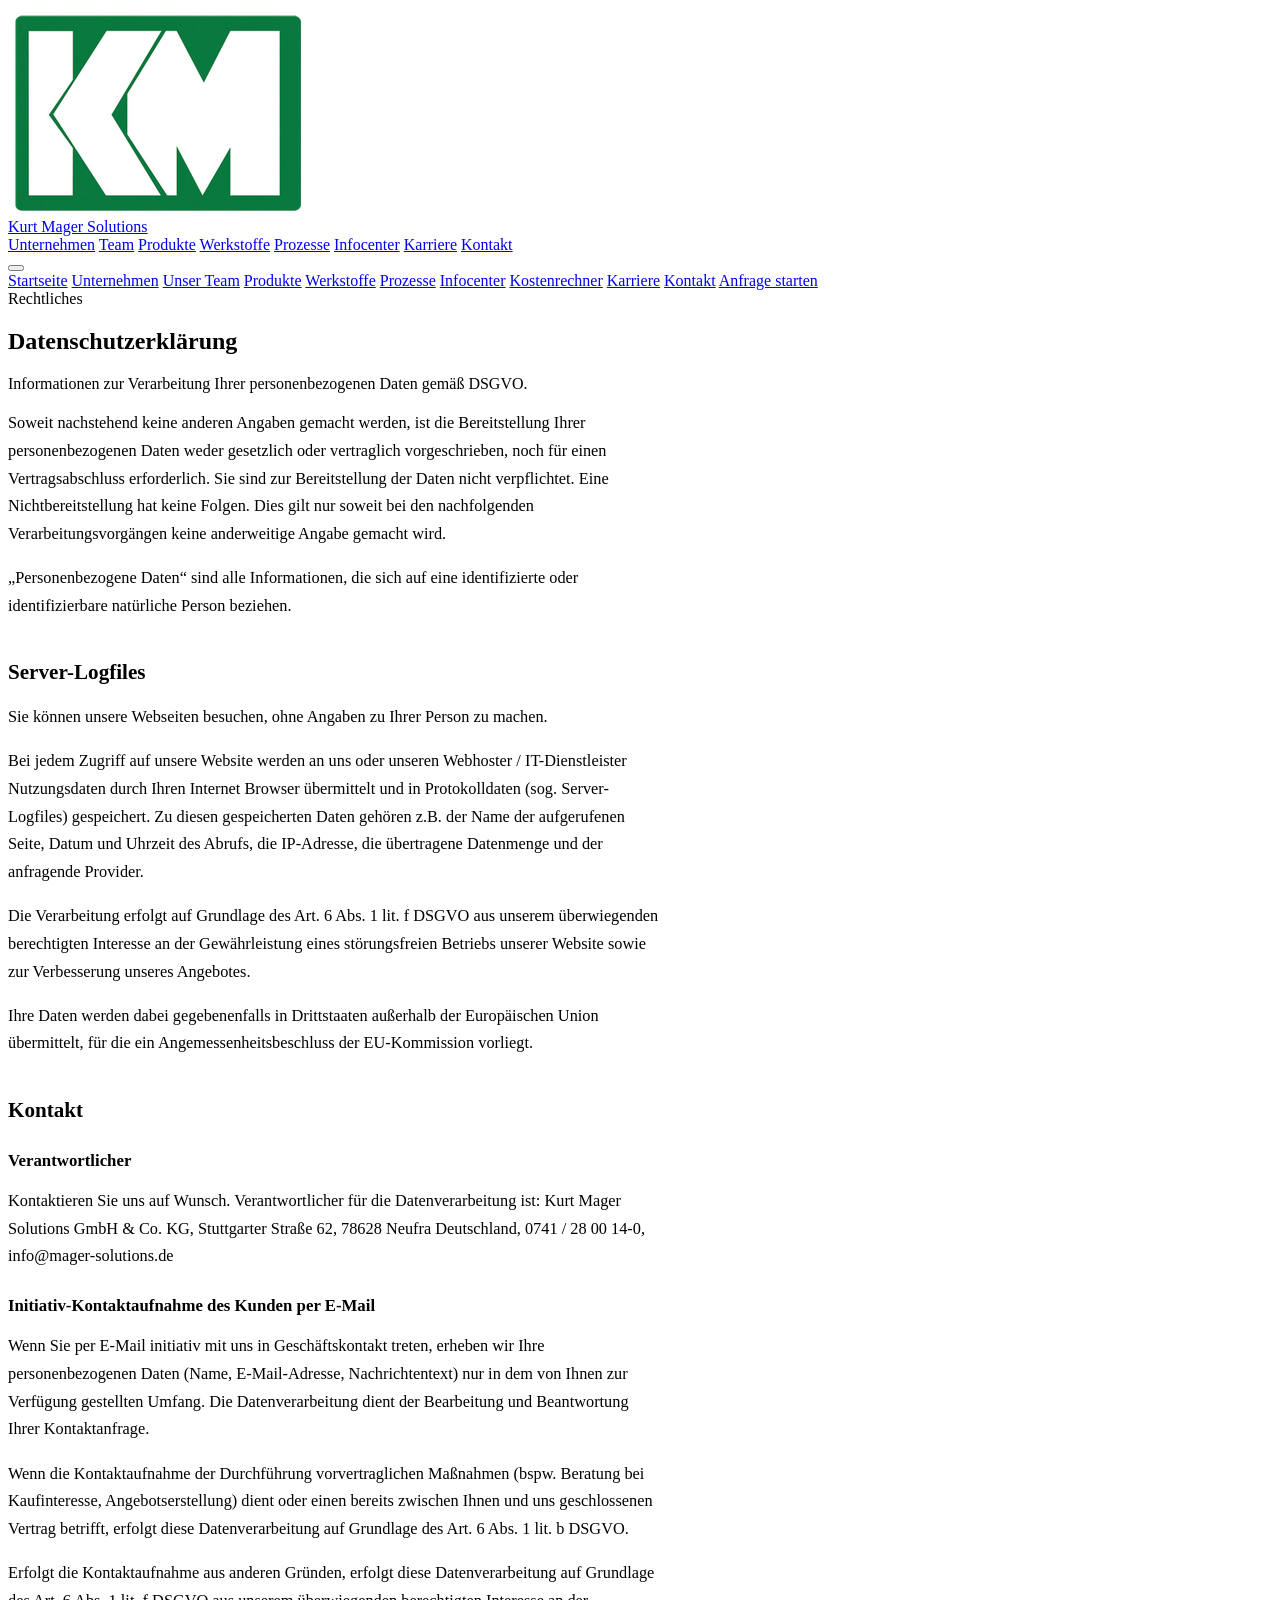
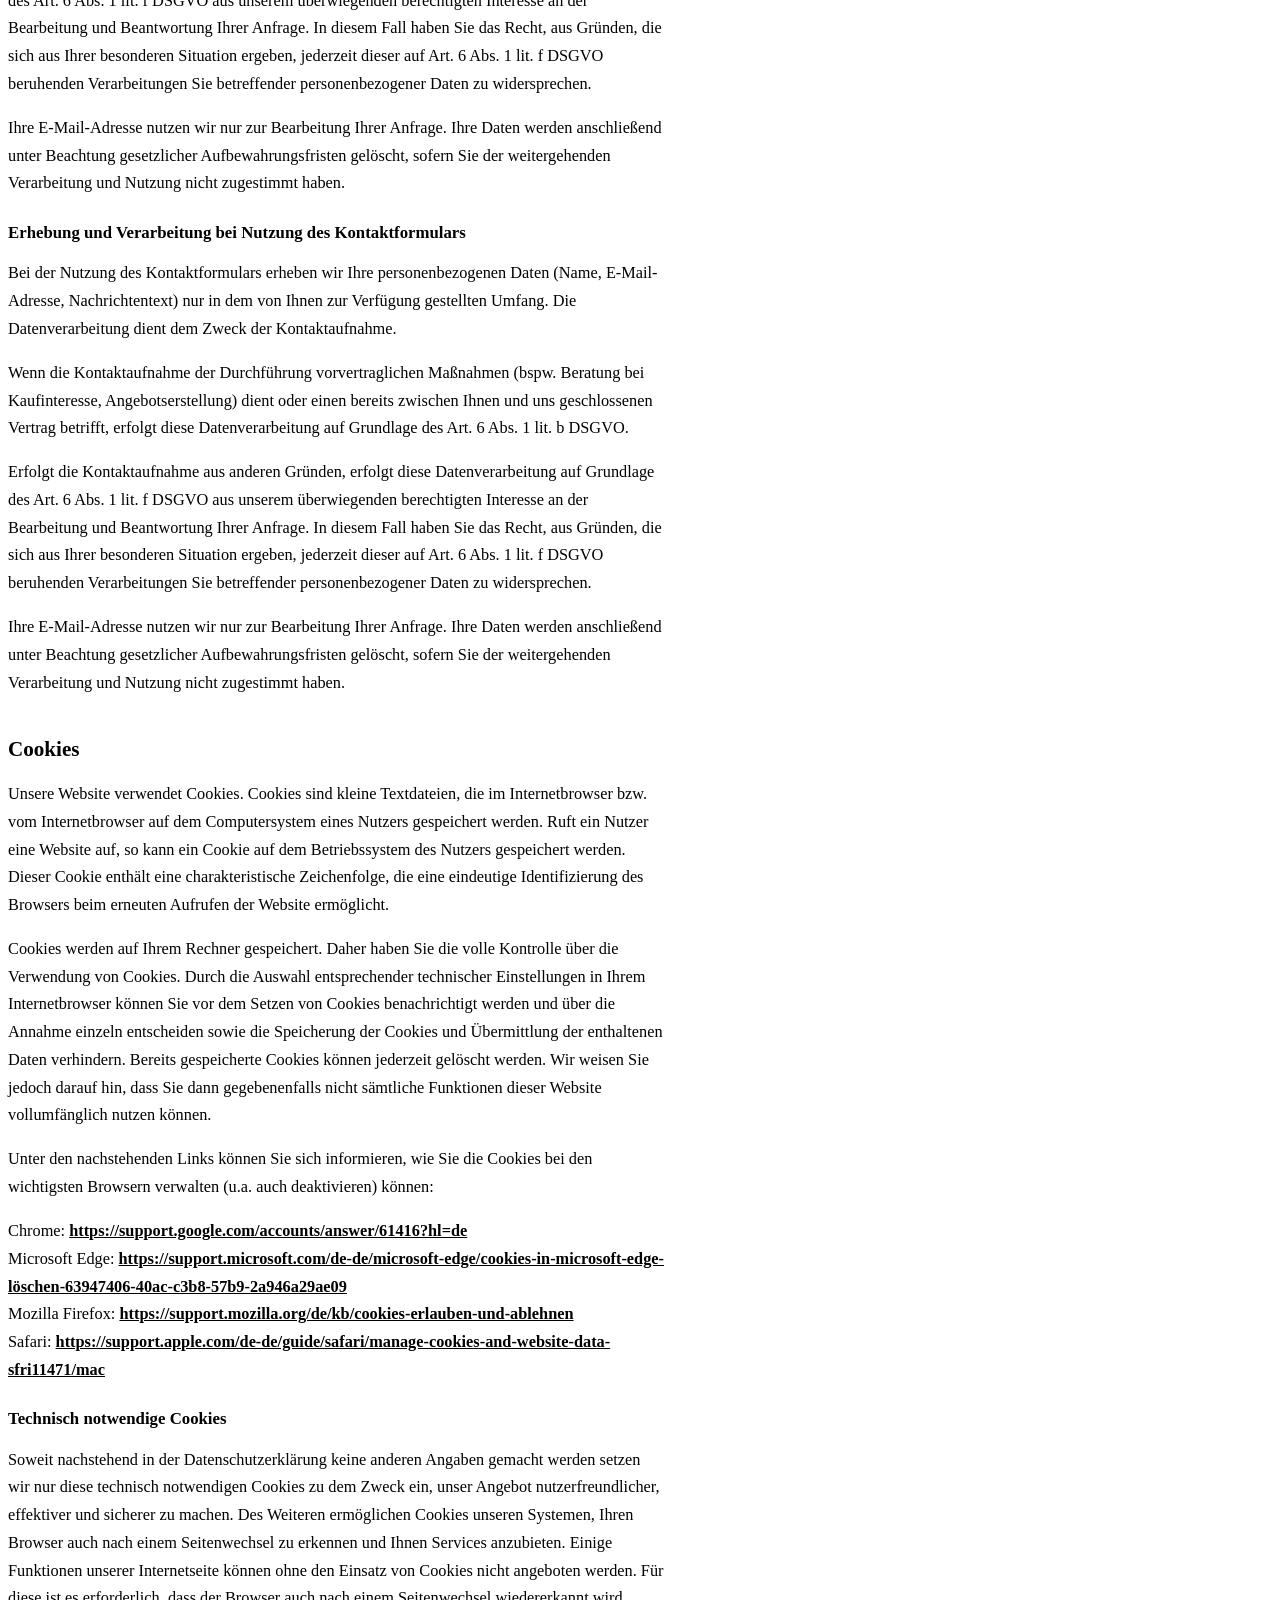
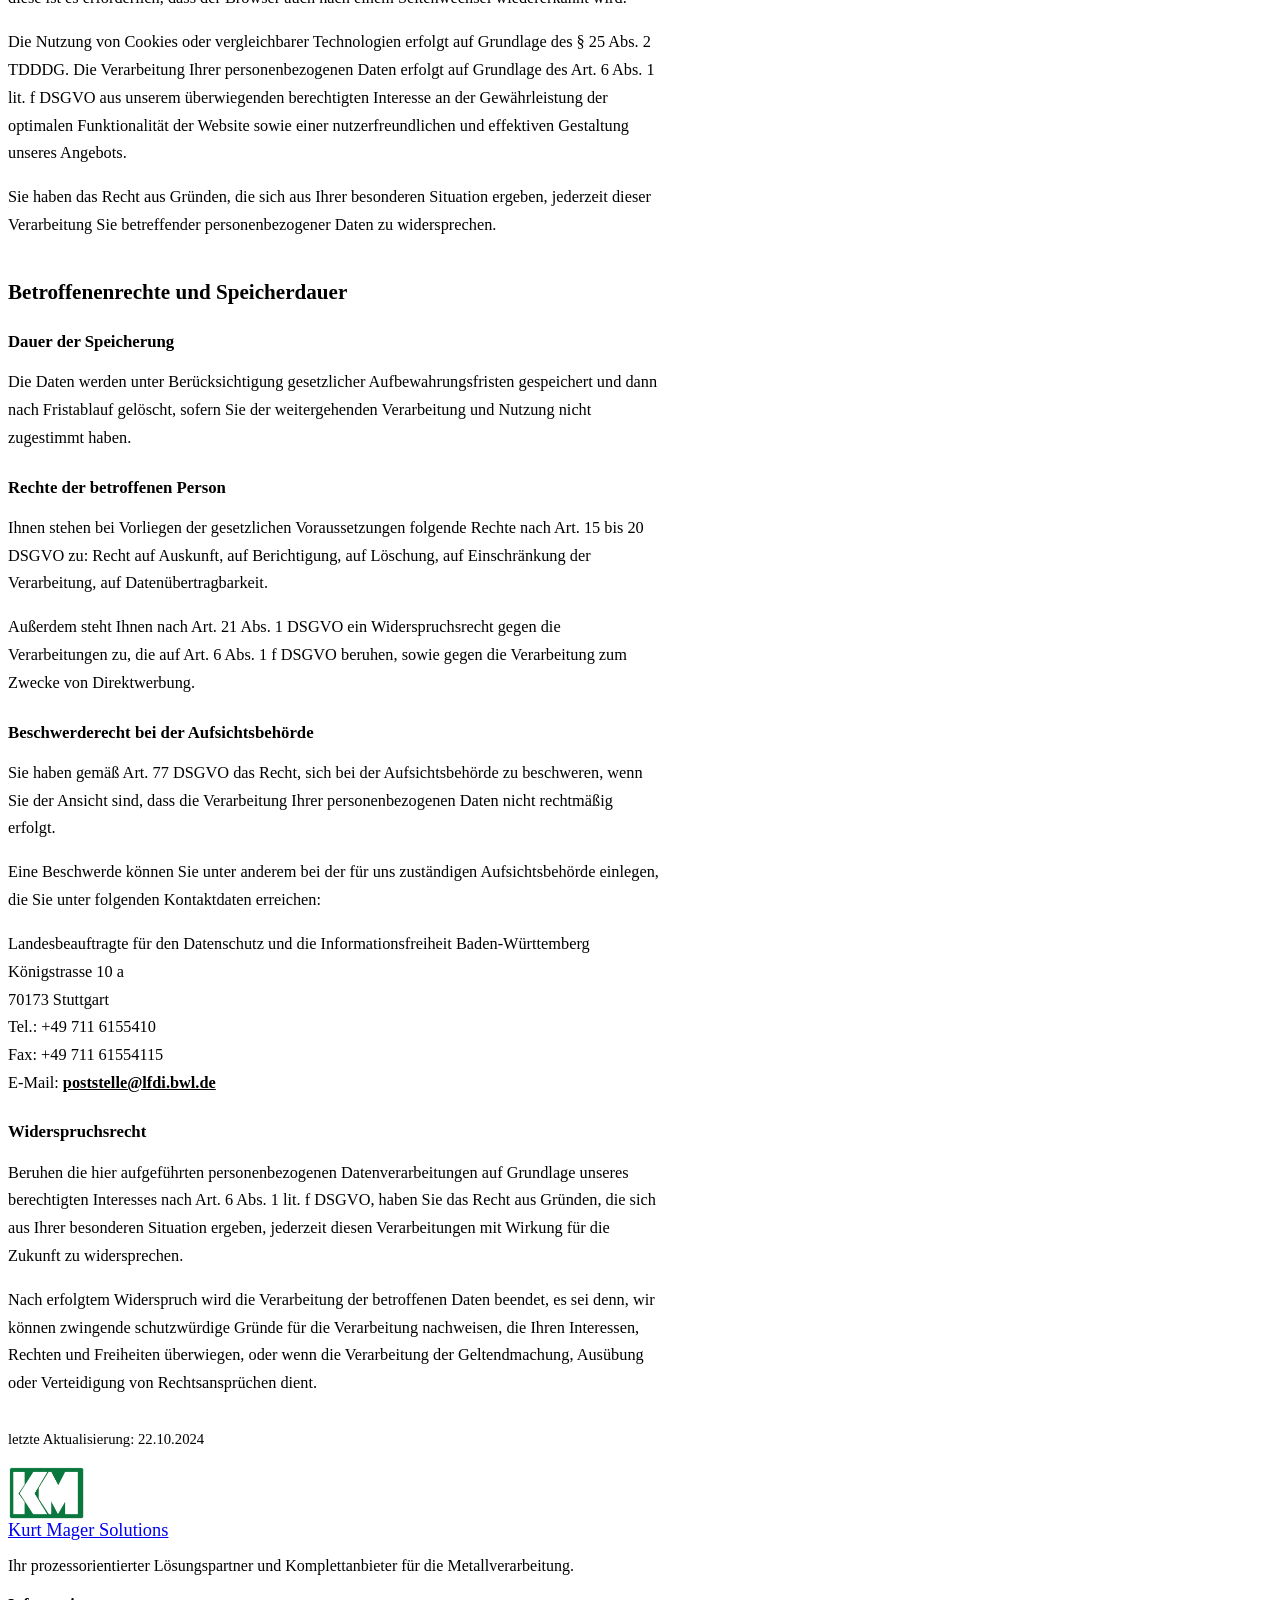
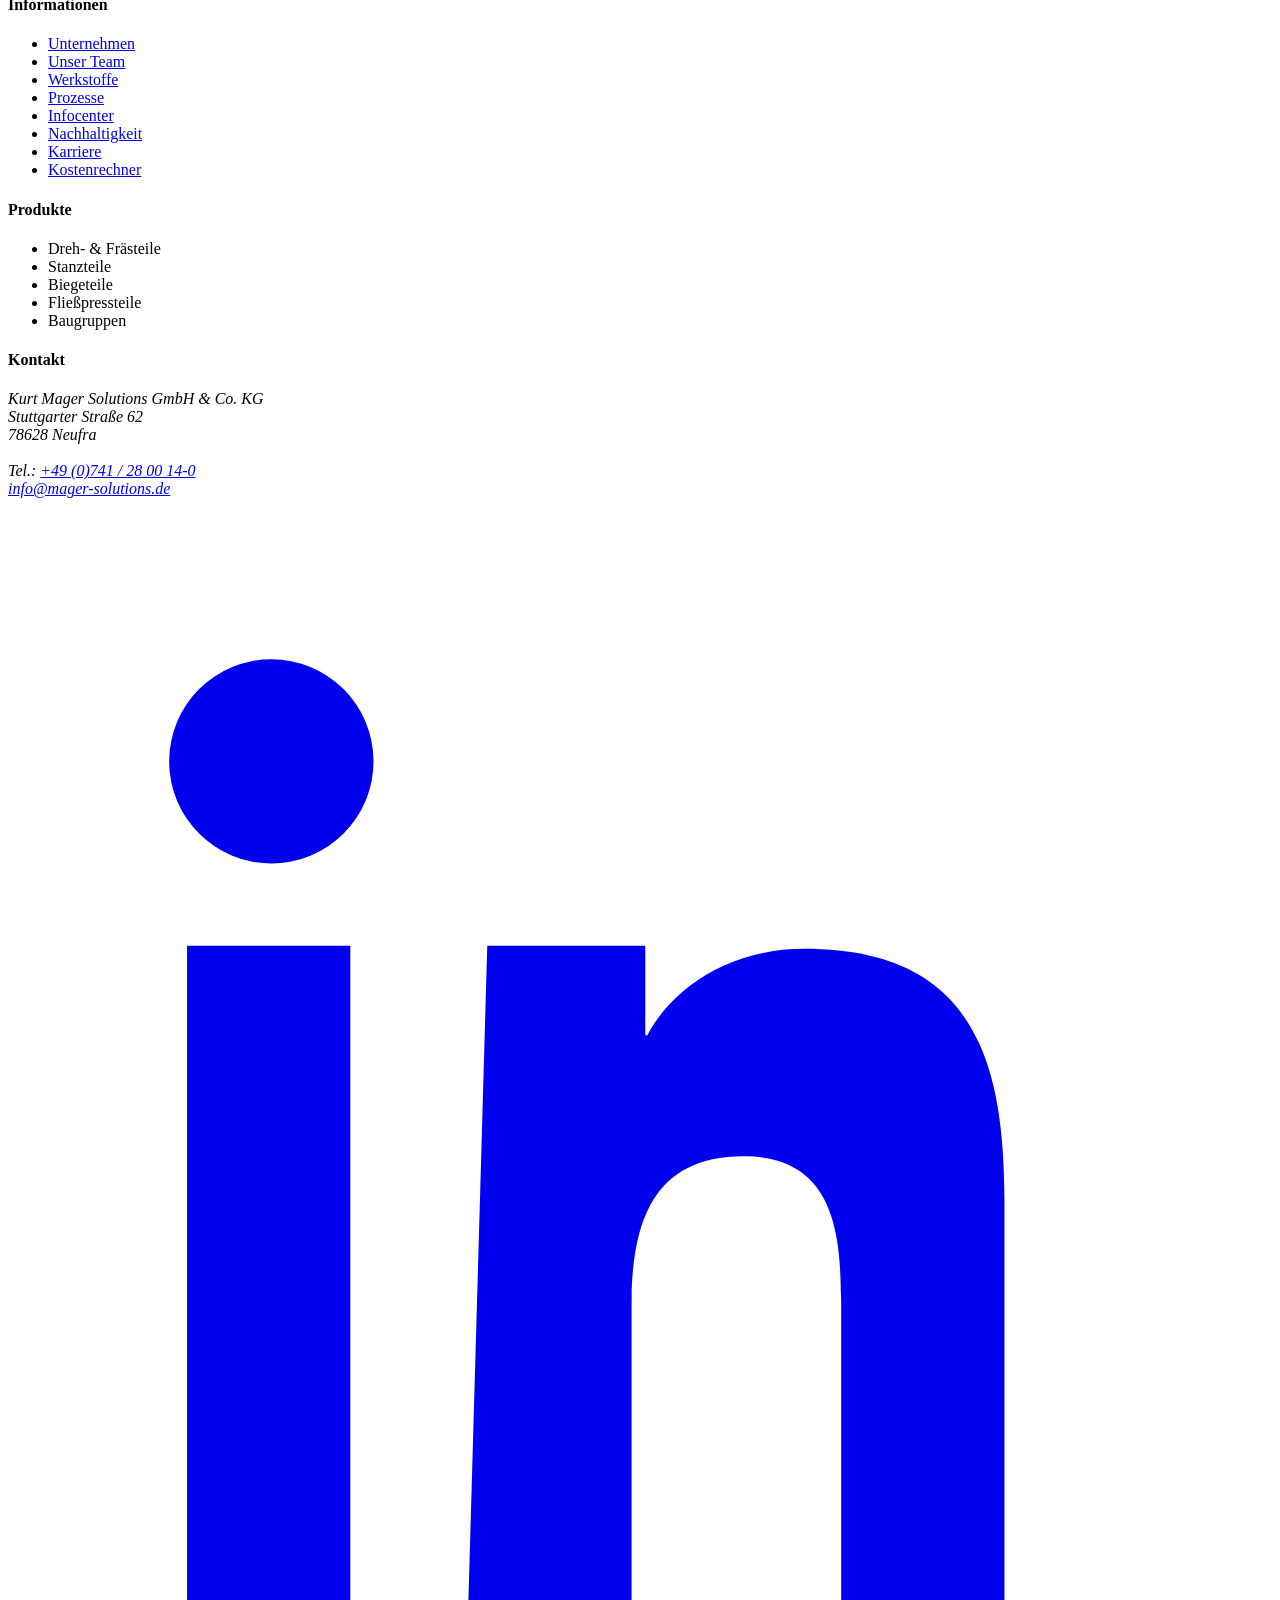
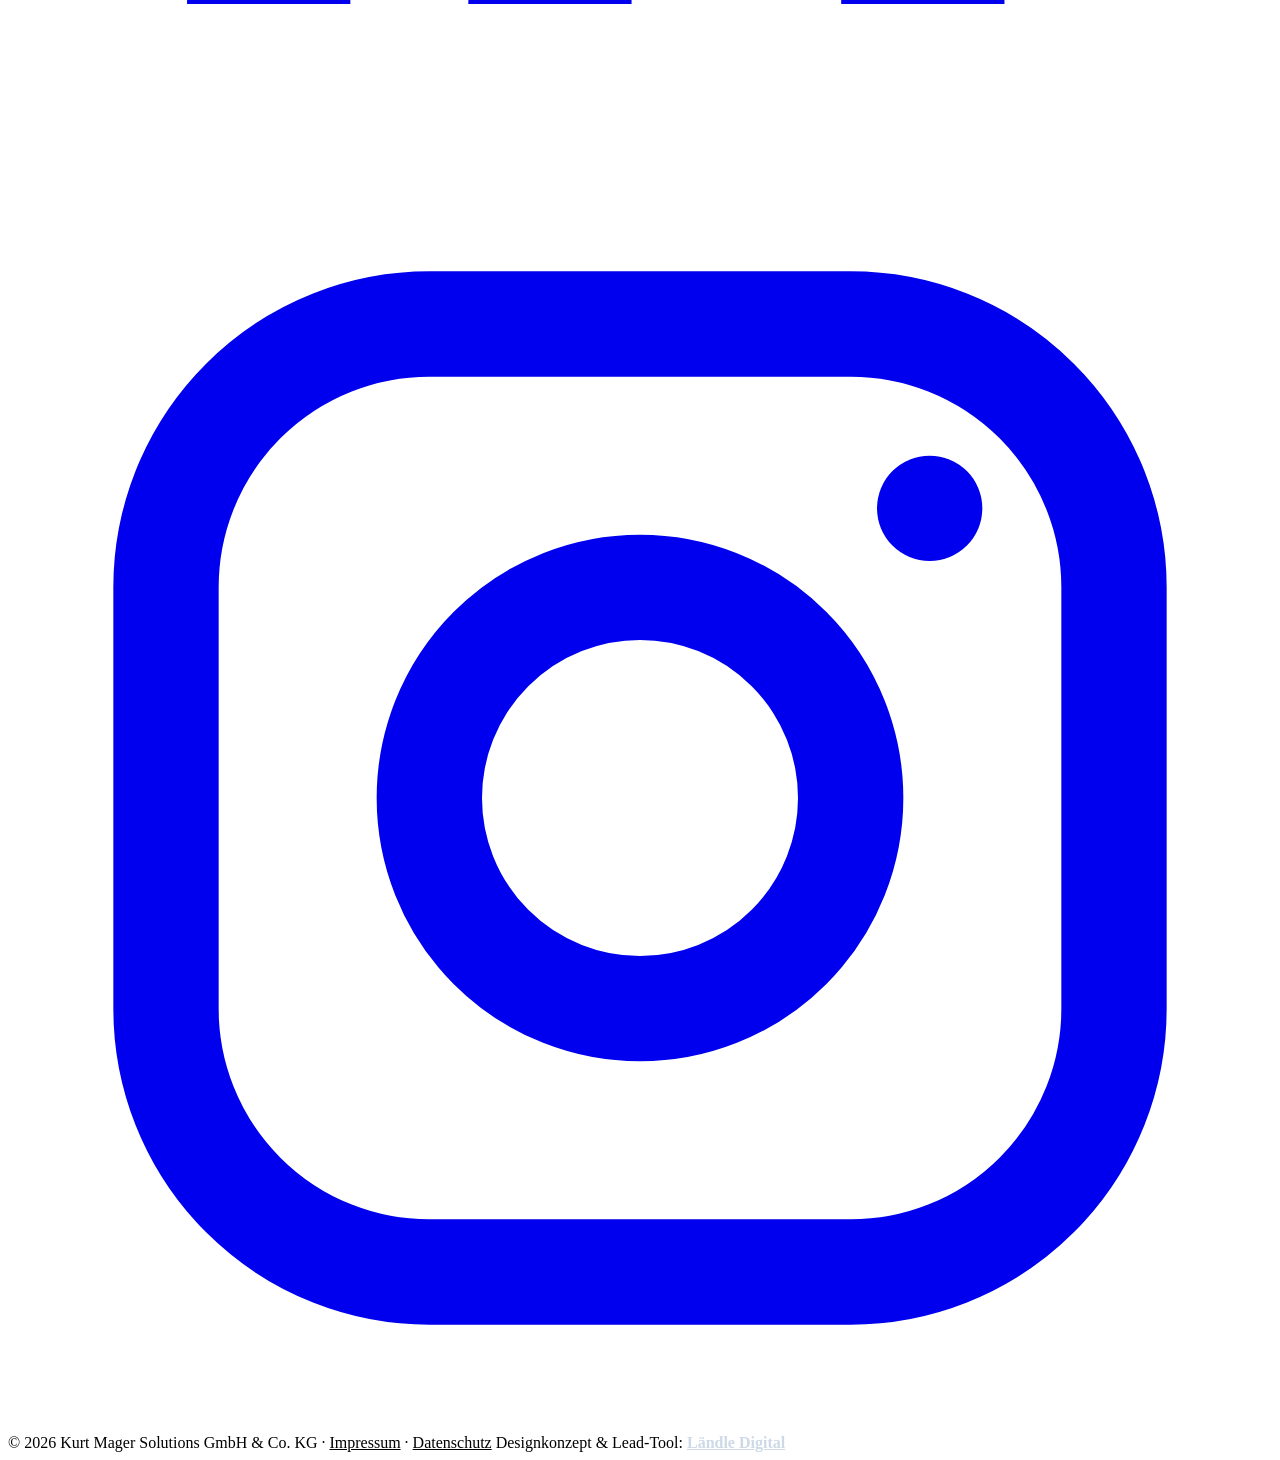
==== datenschutz.html @ d6c0483b "Add files via upload" ====
<!DOCTYPE html>
<html lang="de">
<head>
<meta charset="UTF-8" />
<meta name="viewport" content="width=device-width, initial-scale=1.0" />
<title>Datenschutzerklärung · Kurt Mager Solutions GmbH &amp; Co. KG</title>
<meta name="description" content="Datenschutzerklärung der Kurt Mager Solutions GmbH & Co. KG – Informationen zur Verarbeitung personenbezogener Daten gemäß DSGVO." />
<link rel="icon" href="data:image/svg+xml,%3Csvg xmlns='http://www.w3.org/2000/svg' viewBox='0 0 100 100'%3E%3Crect width='100' height='100' rx='18' fill='%231a8245'/%3E%3Ctext x='50' y='68' font-family='Arial,sans-serif' font-size='52' font-weight='800' fill='white' text-anchor='middle'%3EKM%3C/text%3E%3C/svg%3E" />
<link rel="preconnect" href="https://fonts.googleapis.com" />
<link rel="preconnect" href="https://fonts.gstatic.com" crossorigin />
<link href="https://fonts.googleapis.com/css2?family=Inter:wght@400;500;600;700;800&display=swap" rel="stylesheet" />
<link rel="stylesheet" href="css/style.css?v=18" />
<link rel="stylesheet" href="css/content.css?v=7" />
<style>
  .legal{max-width:82ch}
  .legal h2{font-family:var(--disp);font-weight:700;font-size:1.32rem;color:var(--ink);line-height:1.3;margin:40px 0 12px}
  .legal h2:first-child{margin-top:0}
  .legal h3{font-family:var(--disp);font-weight:700;font-size:1.05rem;color:var(--ink);margin:26px 0 6px}
  .legal p{color:var(--slate);line-height:1.7;margin-bottom:14px;font-size:1.02rem}
  .legal p strong{color:var(--ink)}
  .legal a{color:var(--green-700);font-weight:600;word-break:break-word}
  .legal .updated{margin-top:30px;font-size:.92rem;color:var(--muted)}
</style>
</head>
<body>

<header class="topbar" id="topbar">
  <div class="shell topbar__inner">
    <a href="index.html" class="brand" aria-label="Kurt Mager Solutions – Startseite">
      <img class="brand__img" src="km-mark-transparent.png" alt="Kurt Mager Solutions" style="width:auto;display:block"><span class="brand__text">Kurt Mager Solutions</span>
    </a>
    <nav class="topbar__nav topbar__nav--corp" aria-label="Hauptnavigation">
      <a href="unternehmen.html">Unternehmen</a>
      <a href="team.html">Team</a>
      <a href="index.html#produkte">Produkte</a>
      <a href="werkstoffe.html">Werkstoffe</a>
      <a href="prozesse.html">Prozesse</a>
      <a href="infocenter.html">Infocenter</a>
      <a href="karriere.html">Karriere</a>
      <a href="index.html#kontakt">Kontakt</a>
    </nav>
    <button class="burger" id="burger" aria-label="Menü öffnen" aria-expanded="false"><span></span><span></span><span></span></button>
  </div>
  <div class="topbar__mobile" id="topbarMobile">
    <a href="index.html">Startseite</a>
    <a href="unternehmen.html">Unternehmen</a>
    <a href="team.html">Unser Team</a>
    <a href="index.html#produkte">Produkte</a>
    <a href="werkstoffe.html">Werkstoffe</a>
    <a href="prozesse.html">Prozesse</a>
    <a href="infocenter.html">Infocenter</a>
    <a href="rechner.html">Kostenrechner</a>
    <a href="karriere.html">Karriere</a>
    <a href="index.html#kontakt">Kontakt</a>
    <a href="index.html#anfrage" class="btn btn--primary btn--block">Anfrage starten</a>
  </div>
</header>

<main id="top">

<section class="subhero">
  <div class="subhero__bg" aria-hidden="true"></div>
  <div class="shell">
    <span class="eyebrow"><span class="dot"></span>Rechtliches</span>
    <h1>Datenschutzerklärung</h1>
    <p>Informationen zur Verarbeitung Ihrer personenbezogenen Daten gemäß DSGVO.</p>
  </div>
</section>

<section class="sec">
  <div class="shell">
    <div class="prose legal">
      <p>Soweit nachstehend keine anderen Angaben gemacht werden, ist die Bereitstellung Ihrer personenbezogenen Daten weder gesetzlich oder vertraglich vorgeschrieben, noch für einen Vertragsabschluss erforderlich. Sie sind zur Bereitstellung der Daten nicht verpflichtet. Eine Nichtbereitstellung hat keine Folgen. Dies gilt nur soweit bei den nachfolgenden Verarbeitungsvorgängen keine anderweitige Angabe gemacht wird.</p>
      <p>„Personenbezogene Daten“ sind alle Informationen, die sich auf eine identifizierte oder identifizierbare natürliche Person beziehen.</p>

      <h2>Server-Logfiles</h2>
      <p>Sie können unsere Webseiten besuchen, ohne Angaben zu Ihrer Person zu machen.</p>
      <p>Bei jedem Zugriff auf unsere Website werden an uns oder unseren Webhoster / IT-Dienstleister Nutzungsdaten durch Ihren Internet Browser übermittelt und in Protokolldaten (sog. Server-Logfiles) gespeichert. Zu diesen gespeicherten Daten gehören z.B. der Name der aufgerufenen Seite, Datum und Uhrzeit des Abrufs, die IP-Adresse, die übertragene Datenmenge und der anfragende Provider.</p>
      <p>Die Verarbeitung erfolgt auf Grundlage des Art. 6 Abs. 1 lit. f DSGVO aus unserem überwiegenden berechtigten Interesse an der Gewährleistung eines störungsfreien Betriebs unserer Website sowie zur Verbesserung unseres Angebotes.</p>
      <p>Ihre Daten werden dabei gegebenenfalls in Drittstaaten außerhalb der Europäischen Union übermittelt, für die ein Angemessenheitsbeschluss der EU-Kommission vorliegt.</p>

      <h2>Kontakt</h2>
      <h3>Verantwortlicher</h3>
      <p>Kontaktieren Sie uns auf Wunsch. Verantwortlicher für die Datenverarbeitung ist: Kurt Mager Solutions GmbH &amp; Co. KG, Stuttgarter Straße 62, 78628 Neufra Deutschland, 0741 / 28 00 14-0, info@mager-solutions.de</p>

      <h3>Initiativ-Kontaktaufnahme des Kunden per E-Mail</h3>
      <p>Wenn Sie per E-Mail initiativ mit uns in Geschäftskontakt treten, erheben wir Ihre personenbezogenen Daten (Name, E-Mail-Adresse, Nachrichtentext) nur in dem von Ihnen zur Verfügung gestellten Umfang. Die Datenverarbeitung dient der Bearbeitung und Beantwortung Ihrer Kontaktanfrage.</p>
      <p>Wenn die Kontaktaufnahme der Durchführung vorvertraglichen Maßnahmen (bspw. Beratung bei Kaufinteresse, Angebotserstellung) dient oder einen bereits zwischen Ihnen und uns geschlossenen Vertrag betrifft, erfolgt diese Datenverarbeitung auf Grundlage des Art. 6 Abs. 1 lit. b DSGVO.</p>
      <p>Erfolgt die Kontaktaufnahme aus anderen Gründen, erfolgt diese Datenverarbeitung auf Grundlage des Art. 6 Abs. 1 lit. f DSGVO aus unserem überwiegenden berechtigten Interesse an der Bearbeitung und Beantwortung Ihrer Anfrage. In diesem Fall haben Sie das Recht, aus Gründen, die sich aus Ihrer besonderen Situation ergeben, jederzeit dieser auf Art. 6 Abs. 1 lit. f DSGVO beruhenden Verarbeitungen Sie betreffender personenbezogener Daten zu widersprechen.</p>
      <p>Ihre E-Mail-Adresse nutzen wir nur zur Bearbeitung Ihrer Anfrage. Ihre Daten werden anschließend unter Beachtung gesetzlicher Aufbewahrungsfristen gelöscht, sofern Sie der weitergehenden Verarbeitung und Nutzung nicht zugestimmt haben.</p>

      <h3>Erhebung und Verarbeitung bei Nutzung des Kontaktformulars</h3>
      <p>Bei der Nutzung des Kontaktformulars erheben wir Ihre personenbezogenen Daten (Name, E-Mail-Adresse, Nachrichtentext) nur in dem von Ihnen zur Verfügung gestellten Umfang. Die Datenverarbeitung dient dem Zweck der Kontaktaufnahme.</p>
      <p>Wenn die Kontaktaufnahme der Durchführung vorvertraglichen Maßnahmen (bspw. Beratung bei Kaufinteresse, Angebotserstellung) dient oder einen bereits zwischen Ihnen und uns geschlossenen Vertrag betrifft, erfolgt diese Datenverarbeitung auf Grundlage des Art. 6 Abs. 1 lit. b DSGVO.</p>
      <p>Erfolgt die Kontaktaufnahme aus anderen Gründen, erfolgt diese Datenverarbeitung auf Grundlage des Art. 6 Abs. 1 lit. f DSGVO aus unserem überwiegenden berechtigten Interesse an der Bearbeitung und Beantwortung Ihrer Anfrage. In diesem Fall haben Sie das Recht, aus Gründen, die sich aus Ihrer besonderen Situation ergeben, jederzeit dieser auf Art. 6 Abs. 1 lit. f DSGVO beruhenden Verarbeitungen Sie betreffender personenbezogener Daten zu widersprechen.</p>
      <p>Ihre E-Mail-Adresse nutzen wir nur zur Bearbeitung Ihrer Anfrage. Ihre Daten werden anschließend unter Beachtung gesetzlicher Aufbewahrungsfristen gelöscht, sofern Sie der weitergehenden Verarbeitung und Nutzung nicht zugestimmt haben.</p>

      <h2>Cookies</h2>
      <p>Unsere Website verwendet Cookies. Cookies sind kleine Textdateien, die im Internetbrowser bzw. vom Internetbrowser auf dem Computersystem eines Nutzers gespeichert werden. Ruft ein Nutzer eine Website auf, so kann ein Cookie auf dem Betriebssystem des Nutzers gespeichert werden. Dieser Cookie enthält eine charakteristische Zeichenfolge, die eine eindeutige Identifizierung des Browsers beim erneuten Aufrufen der Website ermöglicht.</p>
      <p>Cookies werden auf Ihrem Rechner gespeichert. Daher haben Sie die volle Kontrolle über die Verwendung von Cookies. Durch die Auswahl entsprechender technischer Einstellungen in Ihrem Internetbrowser können Sie vor dem Setzen von Cookies benachrichtigt werden und über die Annahme einzeln entscheiden sowie die Speicherung der Cookies und Übermittlung der enthaltenen Daten verhindern. Bereits gespeicherte Cookies können jederzeit gelöscht werden. Wir weisen Sie jedoch darauf hin, dass Sie dann gegebenenfalls nicht sämtliche Funktionen dieser Website vollumfänglich nutzen können.</p>
      <p>Unter den nachstehenden Links können Sie sich informieren, wie Sie die Cookies bei den wichtigsten Browsern verwalten (u.a. auch deaktivieren) können:</p>
      <p>Chrome: <a href="https://support.google.com/accounts/answer/61416?hl=de" target="_blank" rel="noopener">https://support.google.com/accounts/answer/61416?hl=de</a><br />
      Microsoft Edge: <a href="https://support.microsoft.com/de-de/microsoft-edge/cookies-in-microsoft-edge-l%C3%B6schen-63947406-40ac-c3b8-57b9-2a946a29ae09" target="_blank" rel="noopener">https://support.microsoft.com/de-de/microsoft-edge/cookies-in-microsoft-edge-löschen-63947406-40ac-c3b8-57b9-2a946a29ae09</a><br />
      Mozilla Firefox: <a href="https://support.mozilla.org/de/kb/cookies-erlauben-und-ablehnen" target="_blank" rel="noopener">https://support.mozilla.org/de/kb/cookies-erlauben-und-ablehnen</a><br />
      Safari: <a href="https://support.apple.com/de-de/guide/safari/manage-cookies-and-website-data-sfri11471/mac" target="_blank" rel="noopener">https://support.apple.com/de-de/guide/safari/manage-cookies-and-website-data-sfri11471/mac</a></p>

      <h3>Technisch notwendige Cookies</h3>
      <p>Soweit nachstehend in der Datenschutzerklärung keine anderen Angaben gemacht werden setzen wir nur diese technisch notwendigen Cookies zu dem Zweck ein, unser Angebot nutzerfreundlicher, effektiver und sicherer zu machen. Des Weiteren ermöglichen Cookies unseren Systemen, Ihren Browser auch nach einem Seitenwechsel zu erkennen und Ihnen Services anzubieten. Einige Funktionen unserer Internetseite können ohne den Einsatz von Cookies nicht angeboten werden. Für diese ist es erforderlich, dass der Browser auch nach einem Seitenwechsel wiedererkannt wird.</p>
      <p>Die Nutzung von Cookies oder vergleichbarer Technologien erfolgt auf Grundlage des § 25 Abs. 2 TDDDG. Die Verarbeitung Ihrer personenbezogenen Daten erfolgt auf Grundlage des Art. 6 Abs. 1 lit. f DSGVO aus unserem überwiegenden berechtigten Interesse an der Gewährleistung der optimalen Funktionalität der Website sowie einer nutzerfreundlichen und effektiven Gestaltung unseres Angebots.</p>
      <p>Sie haben das Recht aus Gründen, die sich aus Ihrer besonderen Situation ergeben, jederzeit dieser Verarbeitung Sie betreffender personenbezogener Daten zu widersprechen.</p>

      <h2>Betroffenenrechte und Speicherdauer</h2>
      <h3>Dauer der Speicherung</h3>
      <p>Die Daten werden unter Berücksichtigung gesetzlicher Aufbewahrungsfristen gespeichert und dann nach Fristablauf gelöscht, sofern Sie der weitergehenden Verarbeitung und Nutzung nicht zugestimmt haben.</p>

      <h3>Rechte der betroffenen Person</h3>
      <p>Ihnen stehen bei Vorliegen der gesetzlichen Voraussetzungen folgende Rechte nach Art. 15 bis 20 DSGVO zu: Recht auf Auskunft, auf Berichtigung, auf Löschung, auf Einschränkung der Verarbeitung, auf Datenübertragbarkeit.</p>
      <p>Außerdem steht Ihnen nach Art. 21 Abs. 1 DSGVO ein Widerspruchsrecht gegen die Verarbeitungen zu, die auf Art. 6 Abs. 1 f DSGVO beruhen, sowie gegen die Verarbeitung zum Zwecke von Direktwerbung.</p>

      <h3>Beschwerderecht bei der Aufsichtsbehörde</h3>
      <p>Sie haben gemäß Art. 77 DSGVO das Recht, sich bei der Aufsichtsbehörde zu beschweren, wenn Sie der Ansicht sind, dass die Verarbeitung Ihrer personenbezogenen Daten nicht rechtmäßig erfolgt.</p>
      <p>Eine Beschwerde können Sie unter anderem bei der für uns zuständigen Aufsichtsbehörde einlegen, die Sie unter folgenden Kontaktdaten erreichen:</p>
      <p>Landesbeauftragte für den Datenschutz und die Informationsfreiheit Baden-Württemberg<br />
      Königstrasse 10 a<br />
      70173 Stuttgart<br />
      Tel.: +49 711 6155410<br />
      Fax: +49 711 61554115<br />
      E-Mail: <a href="mailto:poststelle@lfdi.bwl.de">poststelle@lfdi.bwl.de</a></p>

      <h3>Widerspruchsrecht</h3>
      <p>Beruhen die hier aufgeführten personenbezogenen Datenverarbeitungen auf Grundlage unseres berechtigten Interesses nach Art. 6 Abs. 1 lit. f DSGVO, haben Sie das Recht aus Gründen, die sich aus Ihrer besonderen Situation ergeben, jederzeit diesen Verarbeitungen mit Wirkung für die Zukunft zu widersprechen.</p>
      <p>Nach erfolgtem Widerspruch wird die Verarbeitung der betroffenen Daten beendet, es sei denn, wir können zwingende schutzwürdige Gründe für die Verarbeitung nachweisen, die Ihren Interessen, Rechten und Freiheiten überwiegen, oder wenn die Verarbeitung der Geltendmachung, Ausübung oder Verteidigung von Rechtsansprüchen dient.</p>

      <p class="updated">letzte Aktualisierung: 22.10.2024</p>
    </div>
  </div>
</section>

</main>

<footer class="footer">
  <div class="shell footer__inner footer__inner--4">
    <div class="footer__col footer__brand">
      <a href="index.html" class="brand brand--footer" aria-label="Kurt Mager Solutions – Startseite">
        <img class="brand__img" src="km-mark-transparent.png" alt="Kurt Mager Solutions" style="height:54px;width:auto;display:block"><span class="brand__text" style="font-size:1.15rem">Kurt Mager Solutions</span>
      </a>
      <p>Ihr prozessorientierter Lösungspartner und Komplettanbieter für die Metallverarbeitung.</p>
    </div>
    <div class="footer__col">
      <h4>Informationen</h4>
      <ul>
        <li><a href="unternehmen.html">Unternehmen</a></li>
        <li><a href="team.html">Unser Team</a></li>
        <li><a href="werkstoffe.html">Werkstoffe</a></li>
        <li><a href="prozesse.html">Prozesse</a></li>
        <li><a href="infocenter.html">Infocenter</a></li>
        <li><a href="nachhaltigkeit.html">Nachhaltigkeit</a></li>
        <li><a href="karriere.html">Karriere</a></li>
        <li><a href="rechner.html">Kostenrechner</a></li>
      </ul>
    </div>
    <div class="footer__col">
      <h4>Produkte</h4>
      <ul>
        <li>Dreh- &amp; Frästeile</li><li>Stanzteile</li><li>Biegeteile</li><li>Fließpressteile</li><li>Baugruppen</li>
      </ul>
    </div>
    <div class="footer__col">
      <h4>Kontakt</h4>
      <address>
        Kurt Mager Solutions GmbH &amp; Co. KG<br />
        Stuttgarter Straße 62<br />
        78628 Neufra<br /><br />
        Tel.: <a href="tel:+49741280014">+49 (0)741 / 28 00 14-0</a><br />
        <a href="mailto:info@mager-solutions.de">info@mager-solutions.de</a>
      </address>
      <div class="socials">
        <a href="https://www.linkedin.com/company/kurt-mager-solutions-gmbh-co-kg/" target="_blank" rel="noopener" class="social" aria-label="LinkedIn"><svg viewBox="0 0 24 24" fill="currentColor" aria-hidden="true"><path d="M6.94 5a1.94 1.94 0 1 1-3.88 0 1.94 1.94 0 0 1 3.88 0zM3.4 8.5h3.1V21H3.4zM9.1 8.5h3v1.7h.04c.42-.8 1.45-1.64 2.98-1.64 3.2 0 3.8 2.1 3.8 4.8V21h-3.1v-5.5c0-1.3 0-3-1.85-3s-2.13 1.44-2.13 2.9V21h-3.1z"/></svg></a>
        <a href="https://www.instagram.com/kurtmagersolutions/" target="_blank" rel="noopener" class="social" aria-label="Instagram"><svg viewBox="0 0 24 24" fill="none" stroke="currentColor" stroke-width="2" aria-hidden="true"><rect x="3" y="3" width="18" height="18" rx="5"/><circle cx="12" cy="12" r="4"/><circle cx="17.5" cy="6.5" r="1" fill="currentColor" stroke="none"/></svg></a>
      </div>
    </div>
  </div>
  <div class="footer__bar">
    <div class="shell footer__bar-inner">
      <span>© <span id="year"></span> Kurt Mager Solutions GmbH &amp; Co. KG · <a href="impressum.html" style="color:inherit;text-decoration:underline">Impressum</a> · <a href="datenschutz.html" style="color:inherit;text-decoration:underline">Datenschutz</a></span>
      <span class="footer__credit">Designkonzept &amp; Lead-Tool: <a href="https://www.laendle-digital.com" target="_blank" rel="noopener" style="color:#cdd9e7"><strong>Ländle Digital</strong></a></span>
    </div>
  </div>
</footer>

<script src="js/enhance.js?v=1" defer></script>
<script>
  document.getElementById("year").textContent = new Date().getFullYear();
  (function(){
    var b = document.getElementById("burger"), m = document.getElementById("topbarMobile");
    if(b&&m) b.addEventListener("click", function(){ var o=m.classList.toggle("open"); b.setAttribute("aria-expanded", o); });
  })();
</script>
</body>
</html>
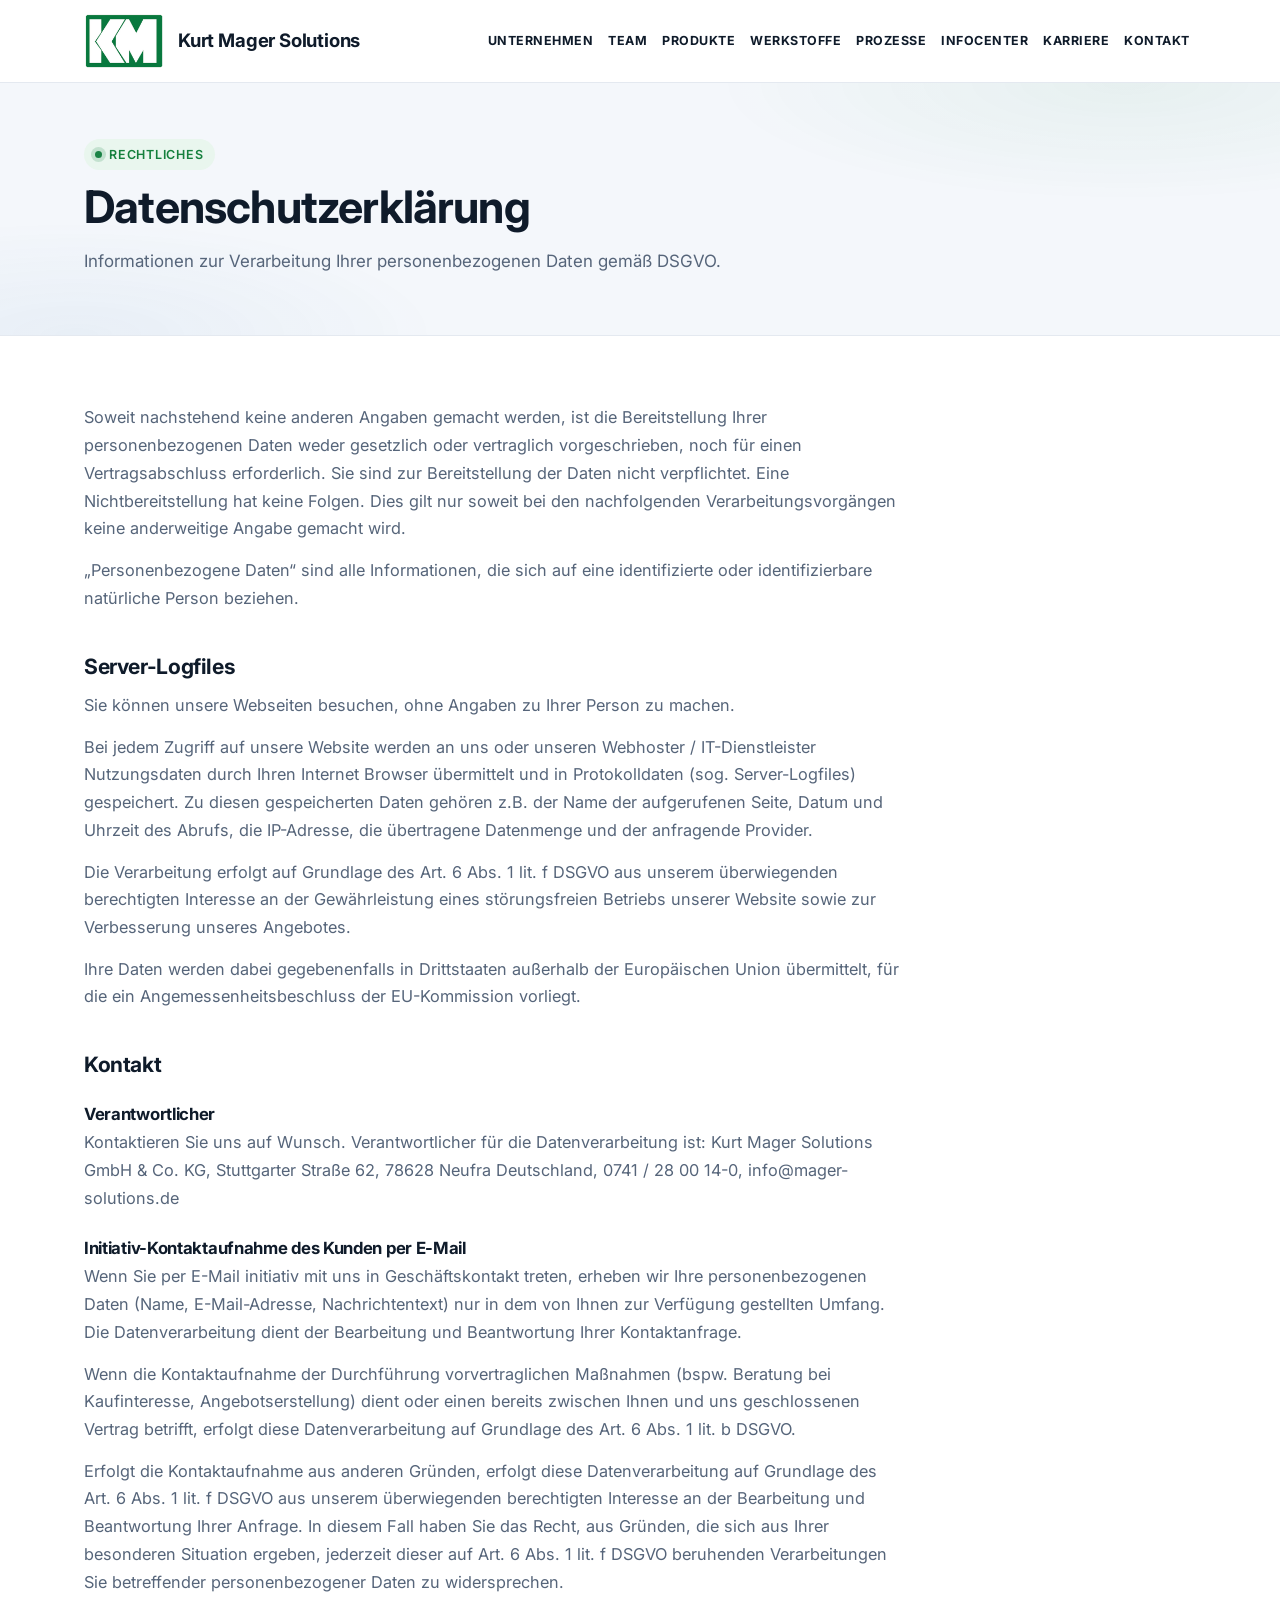
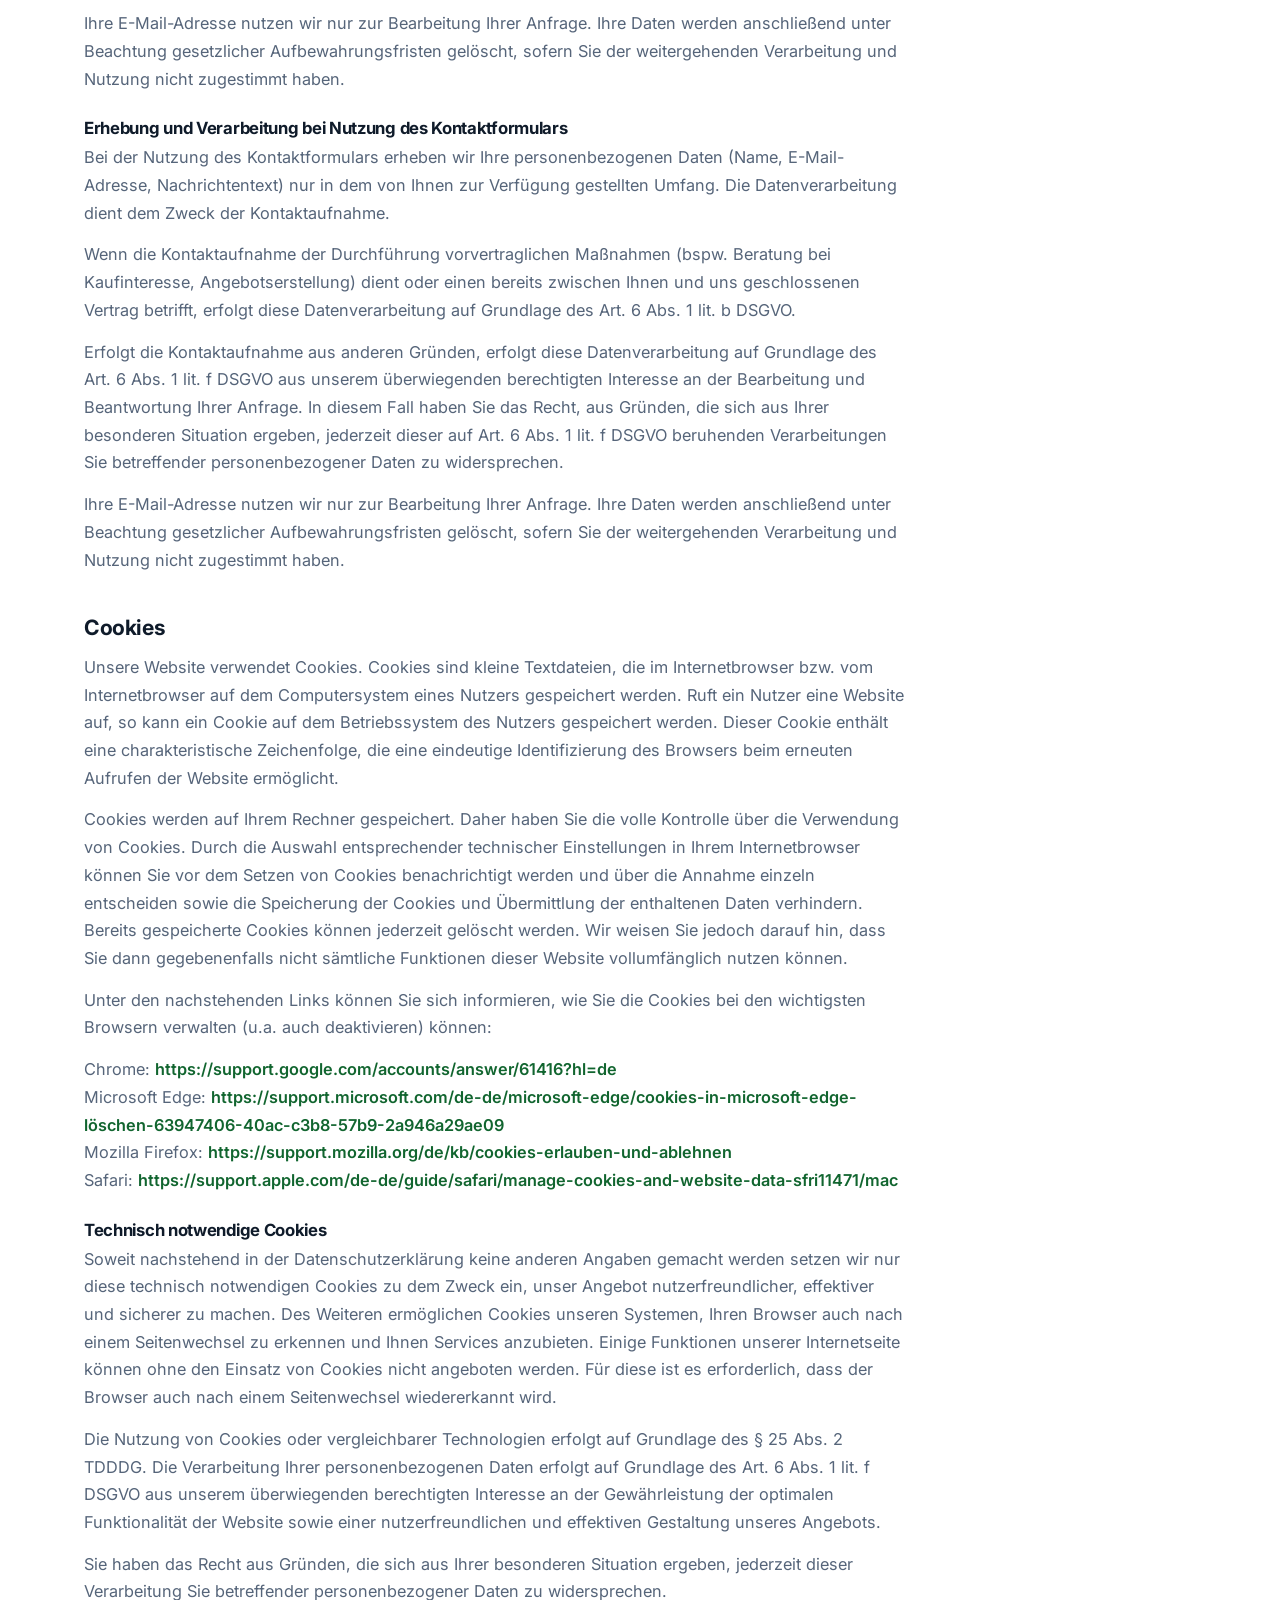
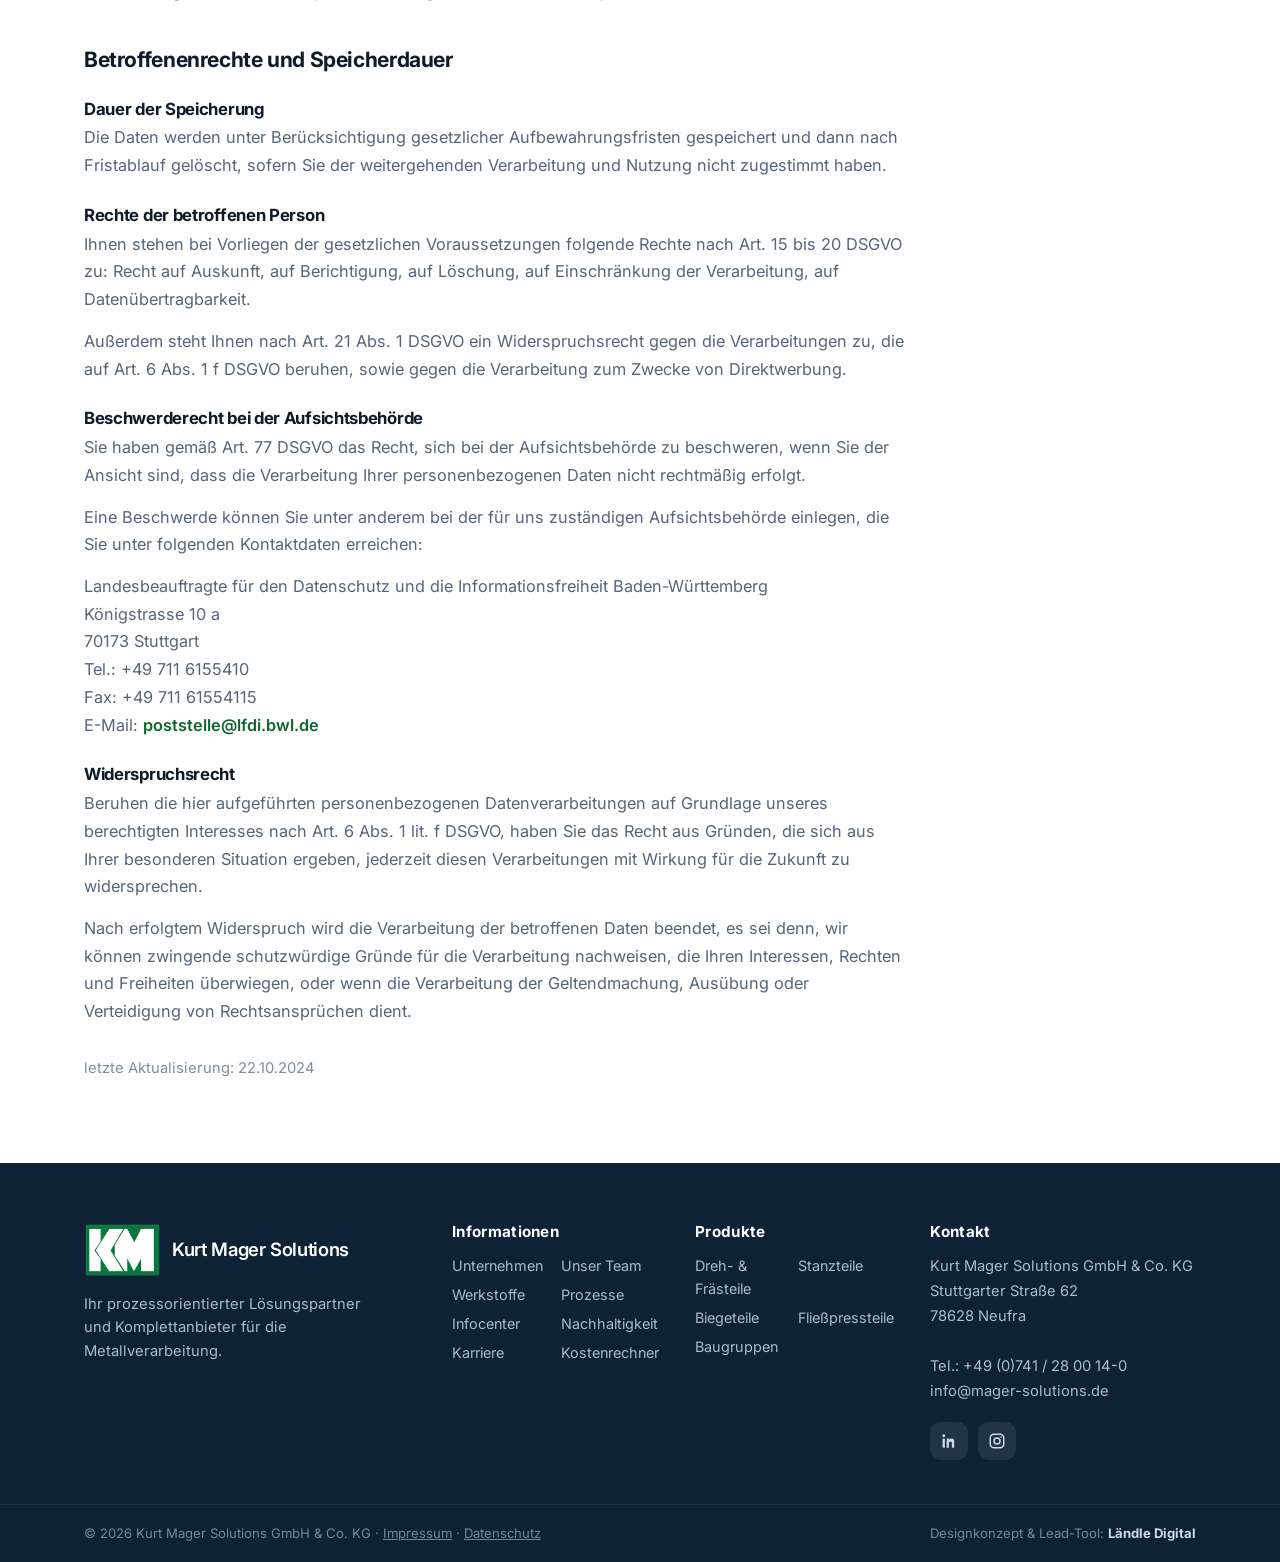
==== commit b4a3ffe5: "Add files via upload" ====
--- a/datenschutz.html
+++ b/datenschutz.html
@@ -9,8 +9,8 @@
 <link rel="preconnect" href="https://fonts.googleapis.com" />
 <link rel="preconnect" href="https://fonts.gstatic.com" crossorigin />
 <link href="https://fonts.googleapis.com/css2?family=Inter:wght@400;500;600;700;800&display=swap" rel="stylesheet" />
-<link rel="stylesheet" href="css/style.css?v=18" />
-<link rel="stylesheet" href="css/content.css?v=7" />
+<link rel="stylesheet" href="style.css?v=18" />
+<link rel="stylesheet" href="content.css?v=7" />
 <style>
   .legal{max-width:82ch}
   .legal h2{font-family:var(--disp);font-weight:700;font-size:1.32rem;color:var(--ink);line-height:1.3;margin:40px 0 12px}
@@ -188,7 +188,7 @@
   </div>
 </footer>
 
-<script src="js/enhance.js?v=1" defer></script>
+<script src="enhance.js?v=1" defer></script>
 <script>
   document.getElementById("year").textContent = new Date().getFullYear();
   (function(){
--- a/style.css
+++ b/style.css
@@ -0,0 +1,513 @@
+/* ============================================================
+   Kurt Mager Solutions — Anfrage-Konfigurator (Designkonzept)
+   Ländle Digital
+============================================================ */
+:root{
+  --green:#1a8245; --green-600:#15803d; --green-700:#11652f; --green-50:#e9f6ee;
+  --navy:#15314f; --navy-600:#1e3f64; --navy-800:#0e2236;
+  --ink:#0f1b2a; --slate:#56657a; --muted:#7e8da0;
+  --line:#e4e9f0; --line-2:#eef2f7;
+  --bg:#ffffff; --soft:#f4f7fb; --soft-2:#eef3f8;
+  --white:#fff; --danger:#dc2626;
+  --r:16px; --r-sm:11px; --r-lg:22px;
+  --sh-sm:0 1px 2px rgba(15,27,42,.06), 0 1px 3px rgba(15,27,42,.05);
+  --sh:0 10px 30px -12px rgba(15,49,79,.18);
+  --sh-lg:0 30px 60px -22px rgba(15,49,79,.30);
+  --ring:0 0 0 4px rgba(26,130,69,.16);
+  --shell:1160px;
+  --grad:linear-gradient(120deg,var(--green) 0%, #1f8f72 36%, #2a6fb0 70%, var(--navy-600) 100%);
+  --font:'Inter',system-ui,-apple-system,Segoe UI,Roboto,sans-serif;
+  --disp:'Inter',system-ui,-apple-system,Segoe UI,Roboto,sans-serif;
+}
+*,*::before,*::after{box-sizing:border-box}
+html{scroll-behavior:smooth}
+body{
+  margin:0;font-family:var(--font);color:var(--ink);background:var(--bg);
+  font-size:16px;line-height:1.6;-webkit-font-smoothing:antialiased;text-rendering:optimizeLegibility;
+}
+img{max-width:100%;display:block}
+svg:not([width]){max-width:3rem;max-height:3rem}
+a{color:inherit;text-decoration:none}
+h1,h2,h3,h4{margin:0;font-family:var(--disp);line-height:1.12;letter-spacing:-.018em;font-weight:700}
+p{margin:0}
+ul,ol{margin:0;padding:0;list-style:none}
+button{font-family:inherit}
+.shell{width:100%;max-width:var(--shell);margin-inline:auto;padding-inline:24px}
+
+/* ---------- buttons ---------- */
+.btn{
+  --bgc:var(--ink);--fg:#fff;
+  display:inline-flex;align-items:center;justify-content:center;gap:.5em;
+  font-weight:600;font-size:.95rem;line-height:1;cursor:pointer;
+  padding:.85em 1.3em;border-radius:999px;border:1.5px solid transparent;
+  background:var(--bgc);color:var(--fg);transition:transform .15s,box-shadow .2s,background .2s,color .2s,border-color .2s;
+  white-space:nowrap;
+}
+.btn:hover{transform:translateY(-2px)}
+.btn:active{transform:translateY(0)}
+.btn--primary{--bgc:var(--green);box-shadow:0 8px 20px -8px rgba(26,130,69,.6)}
+.btn--primary:hover{--bgc:var(--green-600);box-shadow:0 12px 26px -8px rgba(26,130,69,.7)}
+.btn--ghost{--bgc:transparent;--fg:var(--ink);border-color:var(--line)}
+.btn--ghost:hover{border-color:var(--ink);background:var(--soft)}
+.btn--lg{padding:1.05em 1.7em;font-size:1.02rem}
+.btn--sm{padding:.66em 1.05em;font-size:.88rem}
+.btn--block{width:100%}
+.btn:disabled{opacity:.45;cursor:not-allowed;transform:none;box-shadow:none}
+
+/* ---------- eyebrow / titles ---------- */
+.eyebrow{
+  display:inline-flex;align-items:center;gap:.55em;
+  font-family:var(--disp);font-weight:600;font-size:.78rem;letter-spacing:.06em;text-transform:uppercase;
+  color:var(--green-600);background:var(--green-50);padding:.45em .9em;border-radius:999px;
+}
+.eyebrow--center{margin-inline:auto}
+.eyebrow--light{color:#bff0d2;background:rgba(255,255,255,.08)}
+.eyebrow .dot{width:7px;height:7px;border-radius:50%;background:var(--green);box-shadow:0 0 0 4px rgba(26,130,69,.18)}
+.eyebrow--light .dot{background:#7ee2a4;box-shadow:0 0 0 4px rgba(126,226,164,.18)}
+.sec__title{font-size:clamp(1.7rem,3.4vw,2.5rem);margin:.5rem 0 .7rem}
+.sec__title--light{color:#fff}
+.sec__sub{color:var(--slate);max-width:60ch;font-size:1.05rem}
+.eyebrow--center+.sec__title,.config__head{text-align:center}
+.config__head{max-width:680px;margin:0 auto 2.6rem;display:flex;flex-direction:column;align-items:center}
+.config__head .sec__sub{margin-inline:auto}
+
+/* ============================================================ TOPBAR ============================================================ */
+.topbar{position:sticky;top:0;z-index:50;background:rgba(255,255,255,.82);backdrop-filter:blur(14px);border-bottom:1px solid var(--line)}
+.topbar__inner{display:flex;align-items:center;gap:20px;height:82px}
+.brand{display:flex;align-items:center;gap:11px}
+.brand__mark{
+  display:grid;place-items:center;width:44px;height:44px;border-radius:9px;
+  background:var(--green);color:#fff;font-family:var(--disp);font-weight:700;font-size:1.15rem;letter-spacing:-.04em;
+  box-shadow:0 6px 14px -6px rgba(26,130,69,.7);
+}
+.brand__text{font-family:var(--disp);font-weight:600;font-size:1rem;line-height:1.05;letter-spacing:-.02em}
+.brand__text small{display:block;font-family:var(--font);font-weight:500;font-size:.68rem;letter-spacing:.02em;color:var(--slate)}
+.topbar .brand{align-items:center;gap:14px}
+.topbar .brand__img{height:56px}
+.topbar .brand__text{display:flex;flex-direction:column;justify-content:center;font-family:var(--disp);font-weight:700;font-size:1.16rem;color:var(--ink);white-space:nowrap;line-height:1.05;letter-spacing:-.01em}
+.topbar .brand__text small{font-family:var(--font);font-weight:600;font-size:.64rem;letter-spacing:.22em;text-transform:uppercase;color:var(--green-700);margin-top:4px}
+.topbar__nav{display:flex;gap:6px;margin-left:auto}
+.topbar__nav a{padding:.5em .8em;border-radius:9px;font-weight:500;font-size:.94rem;color:var(--ink);transition:color .15s,background .15s}
+.topbar__nav a:hover{color:var(--ink);background:var(--soft)}
+/* two-tier: full-width navigation row below the brand */
+.topbar__navrow{border-top:1px solid var(--line-2)}
+.topbar__navrow .topbar__nav{justify-content:center;flex-wrap:wrap;gap:4px;padding-top:7px;padding-bottom:7px}
+.topbar__actions{margin-left:auto;display:flex;align-items:center;gap:14px}
+.topbar__phone{display:inline-flex;align-items:center;gap:.5em;font-weight:600;font-size:.92rem;color:var(--ink)}
+.topbar__phone svg{color:var(--green)}
+.burger{display:none;flex-direction:column;gap:5px;background:none;border:0;padding:8px;margin-left:auto;cursor:pointer}
+.burger span{width:24px;height:2px;background:var(--ink);border-radius:2px;transition:.25s}
+.burger[aria-expanded="true"] span:nth-child(1){transform:translateY(7px) rotate(45deg)}
+.burger[aria-expanded="true"] span:nth-child(2){opacity:0}
+.burger[aria-expanded="true"] span:nth-child(3){transform:translateY(-7px) rotate(-45deg)}
+.topbar__mobile{display:none;flex-direction:column;gap:4px;padding:12px 24px 20px;border-bottom:1px solid var(--line);background:#fff}
+.topbar__mobile.open{display:flex}
+.topbar__mobile a{padding:.8em .6em;font-weight:500;color:var(--ink);border-radius:9px}
+.topbar__mobile a:hover{background:var(--soft)}
+.topbar__mobile .btn{margin-top:6px}
+
+/* ============================================================ HERO ============================================================ */
+.hero{position:relative;overflow:hidden;background:var(--soft)}
+.hero__bg{position:absolute;inset:0;background:
+  radial-gradient(60% 80% at 85% 10%, rgba(26,130,69,.12), transparent 60%),
+  radial-gradient(55% 75% at 8% 85%, rgba(42,111,176,.13), transparent 58%);
+}
+.hero__bg::after{content:"";position:absolute;inset:0;opacity:.5;
+  background-image:linear-gradient(var(--line-2) 1px,transparent 1px),linear-gradient(90deg,var(--line-2) 1px,transparent 1px);
+  background-size:46px 46px;-webkit-mask-image:radial-gradient(80% 60% at 50% 30%,#000,transparent 75%);mask-image:radial-gradient(80% 60% at 50% 30%,#000,transparent 75%);}
+.hero__inner{position:relative;display:grid;grid-template-columns:1.15fr .85fr;gap:54px;align-items:center;padding:78px 24px 92px}
+.hero__title{font-size:clamp(2.1rem,5vw,3.55rem);line-height:1.04;margin:1.1rem 0 1.1rem}
+.grad{background:var(--grad);-webkit-background-clip:text;background-clip:text;color:transparent}
+.hero__sub{font-size:1.14rem;color:var(--slate);max-width:54ch}
+.hero__cta{display:flex;flex-wrap:wrap;gap:14px;margin:2rem 0 1.8rem}
+.hero__trust{display:flex;flex-wrap:wrap;gap:10px 26px}
+.hero__trust li{font-size:.95rem;color:var(--slate)}
+.hero__trust strong{color:var(--ink);font-family:var(--disp)}
+
+/* teaser card */
+.hero__card{perspective:1400px}
+.tcard{
+  background:#fff;border:1px solid var(--line);border-radius:var(--r-lg);padding:22px;box-shadow:var(--sh-lg);
+  transform:rotate3d(1,-1,0,1deg);animation:float 7s ease-in-out infinite;
+}
+@keyframes float{50%{transform:translateY(-10px) rotate3d(1,-1,0,1deg)}}
+.tcard__top{display:flex;justify-content:space-between;align-items:center;margin-bottom:14px}
+.tcard__step{font-size:.8rem;color:var(--slate);font-weight:600}
+.tcard__pill{font-size:.72rem;font-weight:600;color:var(--green-600);background:var(--green-50);padding:.35em .7em;border-radius:999px}
+.tcard__bar{height:7px;border-radius:999px;background:var(--soft-2);overflow:hidden;margin-bottom:18px}
+.tcard__bar span{display:block;height:100%;background:var(--grad);border-radius:999px}
+.tcard__q{font-family:var(--disp);font-weight:600;font-size:1.08rem;margin-bottom:13px}
+.tcard__chips{display:flex;flex-wrap:wrap;gap:8px;margin-bottom:18px}
+.chip{font-size:.85rem;font-weight:500;padding:.5em .8em;border-radius:10px;border:1.5px solid var(--line);color:var(--slate);background:#fff}
+.chip.is-on{border-color:var(--green);color:var(--green-700);background:var(--green-50);font-weight:600}
+.tcard__est{display:grid;grid-template-columns:repeat(3,1fr);gap:10px;padding:15px;background:var(--soft);border-radius:var(--r-sm);margin-bottom:14px}
+.tcard__est .muted{display:block;font-size:.72rem;color:var(--slate);margin-bottom:3px}
+.tcard__est strong{font-family:var(--disp);font-size:.98rem}
+.tcard__est .pn{color:var(--green-700)}
+.tcard__est .pn i{color:var(--muted);font-style:normal;font-weight:500;font-size:.8rem}
+.tcard__foot{display:flex;align-items:center;gap:.5em;font-size:.85rem;color:var(--green-700);font-weight:600}
+.tcard__foot svg{color:var(--green)}
+
+/* ============================================================ STRIP ============================================================ */
+.strip{border-block:1px solid var(--line);background:#fff}
+.strip__inner{display:flex;flex-wrap:wrap;align-items:center;gap:14px 34px;padding:22px 24px}
+.strip__label{font-size:.8rem;font-weight:600;letter-spacing:.04em;text-transform:uppercase;color:var(--muted)}
+.strip__items{display:flex;flex-wrap:wrap;gap:10px 26px}
+.strip__items li{font-family:var(--disp);font-weight:600;color:var(--navy);font-size:1.02rem;position:relative;opacity:.85}
+.strip__items li::before{content:"";position:absolute;left:-14px;top:50%;width:5px;height:5px;border-radius:50%;background:var(--green);transform:translateY(-50%)}
+.strip__items li:first-child::before{display:none}
+
+/* ============================================================ CONFIGURATOR ============================================================ */
+.config{padding:84px 0 90px;background:linear-gradient(180deg,var(--bg),var(--soft) 60%)}
+.config__grid{display:grid;grid-template-columns:1fr 340px;gap:30px;align-items:start}
+.config__main{min-width:0}
+.wizard{background:#fff;border:1px solid var(--line);border-radius:var(--r-lg);box-shadow:var(--sh);overflow:hidden}
+
+/* progress */
+.wizard__progress{display:flex;gap:4px;padding:20px 26px;border-bottom:1px solid var(--line-2);overflow-x:auto;scrollbar-width:none}
+.wizard__progress::-webkit-scrollbar{display:none}
+.pstep{display:flex;align-items:center;gap:9px;flex:0 0 auto;opacity:.55;transition:opacity .25s}
+.pstep__num{display:grid;place-items:center;width:26px;height:26px;border-radius:50%;background:var(--soft-2);color:var(--slate);font-size:.8rem;font-weight:700;font-family:var(--disp);transition:.25s}
+.pstep__label{font-size:.84rem;font-weight:600;color:var(--slate);white-space:nowrap}
+.pstep__sep{width:18px;height:1.5px;background:var(--line);flex:0 0 auto;border-radius:2px}
+.pstep.is-active{opacity:1}
+.pstep.is-active .pstep__num{background:var(--green);color:#fff;box-shadow:var(--ring)}
+.pstep.is-active .pstep__label{color:var(--ink)}
+.pstep.is-done{opacity:1;cursor:pointer}
+.pstep.is-done .pstep__num{background:var(--green-50);color:var(--green-700)}
+
+/* persistent drawing upload (jederzeit verfügbar) */
+.wizard__draw{display:flex;align-items:center;flex-wrap:wrap;gap:12px 16px;padding:15px 26px;background:var(--green-50);border-bottom:1px solid var(--line-2)}
+.wizard__draw-btn{display:inline-flex;align-items:center;gap:9px;background:var(--green);color:#fff;border:0;border-radius:10px;padding:.62em 1.05em;font-family:var(--disp);font-weight:600;font-size:.95rem;cursor:pointer;box-shadow:0 6px 14px -6px rgba(26,130,69,.7);transition:background .15s,transform .12s}
+.wizard__draw-btn:hover{background:var(--green-700);transform:translateY(-1px)}
+.wizard__draw-btn svg{flex:0 0 auto}
+.wizard__draw-status{font-size:.86rem;color:var(--slate);font-weight:500}
+.wizard__draw-status.has-file{color:var(--green-700);font-weight:700}
+
+/* step body */
+.wizard__body{padding:30px 32px 8px;min-height:340px}
+.step{animation:fadeUp .4s ease both}
+@keyframes fadeUp{from{opacity:0;transform:translateY(10px)}to{opacity:1;transform:none}}
+.step__head{margin-bottom:22px}
+.step__kicker{font-family:var(--disp);font-weight:600;font-size:.78rem;letter-spacing:.05em;text-transform:uppercase;color:var(--green-600)}
+.step__title{font-size:1.5rem;margin:.35rem 0 .35rem}
+.step__desc{color:var(--slate);font-size:.98rem}
+
+/* option grid */
+.opts{display:grid;gap:12px}
+.opts--2{grid-template-columns:repeat(2,1fr)}
+.opts--3{grid-template-columns:repeat(3,1fr)}
+.opt{
+  position:relative;display:flex;flex-direction:column;gap:6px;cursor:pointer;
+  padding:16px 16px;border:1.6px solid var(--line);border-radius:var(--r-sm);background:#fff;
+  transition:border-color .18s,box-shadow .18s,transform .12s,background .18s;
+}
+.opt:hover{border-color:#c5d2e0;transform:translateY(-2px);box-shadow:var(--sh-sm)}
+.opt input{position:absolute;opacity:0;pointer-events:none}
+.opt__ic{width:38px;height:38px;display:grid;place-items:center;border-radius:10px;background:var(--soft);color:var(--navy);transition:.18s}
+.opt__ic svg{width:21px;height:21px}
+.opt__t{font-family:var(--disp);font-weight:600;font-size:1.01rem}
+.opt__d{font-size:.84rem;color:var(--slate);line-height:1.45}
+.opt__check{position:absolute;top:12px;right:12px;width:22px;height:22px;border-radius:50%;border:1.6px solid var(--line);display:grid;place-items:center;transition:.18s}
+.opt__check svg{width:13px;height:13px;color:#fff;opacity:0;transform:scale(.5);transition:.18s}
+.opt.is-on{border-color:var(--green);background:var(--green-50);box-shadow:0 0 0 1px var(--green)}
+.opt.is-on .opt__ic{background:var(--green);color:#fff}
+.opt.is-on .opt__check{background:var(--green);border-color:var(--green)}
+.opt.is-on .opt__check svg{opacity:1;transform:scale(1)}
+.opt:focus-within{outline:none;box-shadow:var(--ring)}
+
+/* sub-block / fields */
+.fieldset{margin-top:26px}
+.fieldset__legend{font-family:var(--disp);font-weight:600;font-size:1.05rem;margin-bottom:4px}
+.fieldset__hint{font-size:.86rem;color:var(--slate);margin-bottom:14px}
+.field{margin-bottom:16px}
+.field label,.lbl{display:block;font-weight:600;font-size:.9rem;margin-bottom:7px}
+.lbl .opt-tag{font-weight:500;color:var(--muted);font-size:.82rem}
+.input,.select,.textarea{
+  width:100%;font-family:inherit;font-size:.98rem;color:var(--ink);
+  padding:.8em .95em;border:1.6px solid var(--line);border-radius:var(--r-sm);background:#fff;transition:border-color .15s,box-shadow .15s;
+}
+.input:focus,.select:focus,.textarea:focus{outline:none;border-color:var(--green);box-shadow:var(--ring)}
+.textarea{resize:vertical;min-height:96px}
+.input.err,.textarea.err{border-color:var(--danger);box-shadow:0 0 0 4px rgba(220,38,38,.12)}
+.grid-2{display:grid;grid-template-columns:1fr 1fr;gap:16px}
+.err-msg{color:var(--danger);font-size:.82rem;margin-top:6px;display:none}
+.err-msg.show{display:block}
+
+/* range / quantity */
+.range{margin-top:8px}
+.range__row{display:flex;justify-content:space-between;align-items:baseline;margin-bottom:6px}
+.range__val{font-family:var(--disp);font-weight:700;font-size:1.25rem;color:var(--green-700)}
+input[type=range]{-webkit-appearance:none;width:100%;height:6px;border-radius:999px;background:var(--soft-2);outline:none}
+input[type=range]::-webkit-slider-thumb{-webkit-appearance:none;width:22px;height:22px;border-radius:50%;background:var(--green);cursor:pointer;border:3px solid #fff;box-shadow:0 2px 8px rgba(26,130,69,.5)}
+input[type=range]::-moz-range-thumb{width:22px;height:22px;border:3px solid #fff;border-radius:50%;background:var(--green);cursor:pointer;box-shadow:0 2px 8px rgba(26,130,69,.5)}
+
+/* dropzone */
+.drop{
+  border:2px dashed var(--line);border-radius:var(--r);padding:30px 20px;text-align:center;cursor:pointer;
+  transition:.18s;background:var(--soft);color:var(--slate);
+}
+.drop:hover,.drop.drag{border-color:var(--green);background:var(--green-50);color:var(--green-700)}
+.drop__ic{width:46px;height:46px;margin:0 auto 10px;display:grid;place-items:center;border-radius:12px;background:#fff;color:var(--green);box-shadow:var(--sh-sm)}
+.drop strong{color:var(--ink)}
+.drop small{display:block;margin-top:4px;font-size:.8rem}
+.drop.has-file{border-style:solid;border-color:var(--green);background:#fff;color:var(--ink)}
+.file-list{margin-top:12px;display:flex;flex-direction:column;gap:8px}
+.file-item{display:flex;align-items:center;gap:10px;padding:10px 12px;background:var(--soft);border-radius:10px;font-size:.9rem}
+.file-item .x{margin-left:auto;cursor:pointer;color:var(--slate);border:0;background:none;font-size:1.1rem;line-height:1}
+.file-item .x:hover{color:var(--danger)}
+.file-item svg{color:var(--green);flex:0 0 auto}
+
+/* checkbox */
+.check{display:flex;gap:11px;align-items:flex-start;font-size:.9rem;color:var(--slate);cursor:pointer}
+.check input{margin-top:2px;width:18px;height:18px;accent-color:var(--green);flex:0 0 auto}
+
+/* wizard nav */
+.wizard__nav{display:flex;align-items:center;gap:14px;padding:20px 32px 26px;border-top:1px solid var(--line-2)}
+.wizard__nav .btn--primary{margin-left:auto}
+#btnPrev{visibility:hidden}
+.wizard.has-prev #btnPrev{visibility:visible}
+.wizard__hint{font-size:.84rem;color:var(--muted);margin-left:auto}
+.wizard__nav .btn--primary+.wizard__hint,.wizard__hint+.btn--primary{margin-left:14px}
+.wizard__hint{margin-left:auto}
+
+/* ============================================================ SUMMARY ============================================================ */
+.config__aside{position:sticky;top:90px}
+.summary{background:var(--navy);color:#dbe6f2;border-radius:var(--r-lg);padding:22px;box-shadow:var(--sh)}
+.summary__head{display:flex;justify-content:space-between;align-items:center;margin-bottom:16px}
+.summary__head h3{color:#fff;font-size:1.18rem}
+.summary__live{display:inline-flex;align-items:center;gap:.45em;font-size:.74rem;font-weight:600;color:#7ee2a4;text-transform:uppercase;letter-spacing:.05em}
+.pulse{width:8px;height:8px;border-radius:50%;background:#43d77f;box-shadow:0 0 0 0 rgba(67,215,127,.7);animation:pulse 1.8s infinite}
+@keyframes pulse{70%{box-shadow:0 0 0 9px rgba(67,215,127,0)}100%{box-shadow:0 0 0 0 rgba(67,215,127,0)}}
+.summary__body{display:flex;flex-direction:column;gap:1px;border-radius:var(--r-sm);overflow:hidden;margin-bottom:16px}
+.srow{display:flex;justify-content:space-between;gap:12px;padding:11px 14px;background:rgba(255,255,255,.04);font-size:.9rem}
+.srow__k{color:#9fb2c9;flex:0 0 auto}
+.srow__v{text-align:right;font-weight:600;color:#fff}
+.srow__v.empty{color:#62768f;font-weight:500;font-style:italic}
+.srow__v .tag{display:inline-block;background:rgba(126,226,164,.16);color:#9fefbd;border-radius:6px;padding:.1em .5em;margin:2px 0 0 5px;font-size:.8rem;font-weight:600}
+.estimate{border-top:1px solid rgba(255,255,255,.1);padding-top:16px;display:grid;gap:11px}
+.est-row{display:flex;justify-content:space-between;align-items:center;gap:10px}
+.est-row .k{font-size:.84rem;color:#9fb2c9}
+.est-row .v{font-family:var(--disp);font-weight:600;font-size:.96rem;color:#fff;text-align:right}
+.est-row .v.good{color:#7ee2a4}
+.price-scale{display:inline-flex;gap:3px;align-items:center}
+.price-scale b{font-family:var(--disp);color:#7ee2a4;font-size:1.05rem}
+.price-scale .off{color:#4d6280}
+.summary__note{font-size:.76rem;color:#8197b0;margin-top:14px;line-height:1.5}
+
+/* ============================================================ FEATURES ============================================================ */
+.feat{padding:84px 0;background:#fff}
+.feat__grid{display:grid;grid-template-columns:repeat(4,1fr);gap:18px}
+.fcard{padding:26px 22px;border:1px solid var(--line);border-radius:var(--r);background:linear-gradient(180deg,#fff,var(--soft));transition:transform .18s,box-shadow .2s}
+.fcard:hover{transform:translateY(-4px);box-shadow:var(--sh)}
+.fcard__ic{display:grid;place-items:center;width:48px;height:48px;border-radius:13px;background:var(--green-50);color:var(--green-700);font-size:1.4rem;margin-bottom:16px}
+.fcard h3{font-size:1.12rem;margin-bottom:8px}
+.fcard p{font-size:.92rem;color:var(--slate)}
+
+/* ============================================================ FLOW ============================================================ */
+.flow{padding:84px 0;background:var(--navy);position:relative;overflow:hidden}
+.flow::before{content:"";position:absolute;inset:0;opacity:.4;background:radial-gradient(50% 60% at 80% 0%,rgba(26,130,69,.4),transparent 60%)}
+.flow .shell{position:relative}
+.flow__steps{display:grid;grid-template-columns:repeat(4,1fr);gap:18px;counter-reset:s}
+.flow__steps li{padding:26px 22px;border:1px solid rgba(255,255,255,.12);border-radius:var(--r);background:rgba(255,255,255,.04)}
+.flow__n{font-family:var(--disp);font-weight:700;font-size:1.6rem;color:#7ee2a4;display:block;margin-bottom:12px}
+.flow__steps h3{color:#fff;font-size:1.1rem;margin-bottom:8px}
+.flow__steps p{color:#a9bbd0;font-size:.9rem}
+
+/* ============================================================ FOOTER ============================================================ */
+.footer{background:var(--navy-800);color:#a9bbd0}
+.footer__inner{display:grid;grid-template-columns:1.4fr 1fr 1.2fr;gap:36px;padding:60px 24px 44px}
+.brand--footer .brand__text{color:#fff}
+.brand--footer .brand__text small{color:#8197b0}
+.footer__brand p{margin-top:16px;max-width:34ch;font-size:.92rem}
+.footer__col h4{color:#fff;font-family:var(--disp);font-size:.95rem;margin-bottom:14px;letter-spacing:.02em}
+.footer__col ul{display:grid;grid-template-columns:1fr 1fr;gap:6px 18px}
+.footer__col li{font-size:.9rem}
+.footer address{font-style:normal;font-size:.92rem;line-height:1.7}
+.footer a:hover{color:#fff}
+.footer__bar{border-top:1px solid rgba(255,255,255,.08)}
+.footer__bar-inner{display:flex;justify-content:space-between;flex-wrap:wrap;gap:8px;padding:18px 24px;font-size:.82rem;color:#7088a3}
+.footer__credit strong{color:#cdd9e7}
+
+/* ============================================================ SUCCESS ============================================================ */
+.done{text-align:center;padding:20px 10px 30px;animation:fadeUp .5s both}
+.done__badge{width:84px;height:84px;border-radius:50%;margin:0 auto 22px;display:grid;place-items:center;background:var(--green-50);color:var(--green);position:relative}
+.done__badge svg{width:42px;height:42px}
+.done__badge::after{content:"";position:absolute;inset:-8px;border-radius:50%;border:2px solid var(--green);opacity:0;animation:ring 1.2s ease-out forwards}
+@keyframes ring{0%{transform:scale(.6);opacity:.6}100%{transform:scale(1.15);opacity:0}}
+.done h3{font-size:1.7rem;margin-bottom:10px}
+.done p{color:var(--slate);max-width:46ch;margin:0 auto 8px}
+.done__ref{display:inline-flex;align-items:center;gap:.5em;margin-top:18px;padding:.7em 1.2em;background:var(--soft);border-radius:999px;font-family:var(--disp);font-weight:600}
+.done__ref b{color:var(--green-700)}
+.done__actions{margin-top:26px;display:flex;gap:12px;justify-content:center;flex-wrap:wrap}
+
+/* ============================================================ RESPONSIVE ============================================================ */
+@media (max-width:980px){
+  .hero__inner{grid-template-columns:1fr;gap:36px;padding:54px 24px 64px}
+  .hero__card{max-width:420px}
+  .config__grid{grid-template-columns:1fr}
+  .config__aside{position:static;order:-1}
+  .summary{display:grid}
+  .feat__grid{grid-template-columns:repeat(2,1fr)}
+  .flow__steps{grid-template-columns:repeat(2,1fr)}
+  .footer__inner{grid-template-columns:1fr 1fr}
+}
+@media (max-width:760px){
+  .topbar__phone{display:none}
+  .topbar__actions .btn{display:none}
+  .burger{display:flex}
+  .opts--2,.opts--3{grid-template-columns:1fr}
+  .grid-2{grid-template-columns:1fr}
+  .wizard__body{padding:24px 20px 6px}
+  .wizard__progress{padding:16px 18px}
+  .wizard__nav{padding:18px 20px 22px}
+  .pstep__label{display:none}
+  .pstep__sep{width:10px}
+  .footer__inner{grid-template-columns:1fr}
+  .footer__col ul{grid-template-columns:1fr 1fr}
+}
+@media (max-width:430px){
+  .feat__grid,.flow__steps{grid-template-columns:1fr}
+  .hero__title{font-size:2rem}
+}
+@media (prefers-reduced-motion:reduce){*{animation:none!important;transition:none!important;scroll-behavior:auto!important}}
+
+/* ============================================================ ORIGINAL-ALIGNED ADD-ONS ============================================================ */
+/* top contact strip */
+.topstrip{background:var(--soft-2);border-bottom:1px solid var(--line)}
+.topstrip__inner{display:flex;gap:26px;align-items:center;height:40px}
+.topstrip__inner .spacer{margin-left:auto}
+.topstrip a{display:inline-flex;align-items:center;gap:.45em;font-weight:500;font-size:.85rem;color:var(--slate)}
+.topstrip a:hover{color:var(--green-700)}
+.topstrip svg{color:var(--green)}
+@media (max-width:600px){.topstrip{display:none}}
+
+/* uppercase corporate nav (closer to original) */
+.topbar__nav--corp a{text-transform:uppercase;font-size:.82rem;letter-spacing:.03em;font-weight:700}
+
+/* about / Komplettlösungen */
+.about{padding:84px 0;background:#fff}
+.about__grid{display:grid;grid-template-columns:1fr 1fr;gap:50px;align-items:center}
+.about__grid h2{font-size:clamp(1.6rem,3vw,2.2rem);margin-bottom:18px}
+.about__intro p{color:var(--slate);margin-bottom:14px;font-size:1.04rem}
+.about__intro p strong{color:var(--ink)}
+.checklist{display:flex;flex-direction:column;gap:18px}
+.checklist li{display:flex;gap:14px;align-items:flex-start}
+.checklist .ck{flex:0 0 auto;width:32px;height:32px;border-radius:9px;background:var(--green-50);color:var(--green-700);display:grid;place-items:center}
+.checklist .ck svg{width:18px;height:18px}
+.checklist p{font-size:.97rem;color:var(--ink)}
+.checklist p strong{font-family:var(--disp);display:block;margin-bottom:1px}
+
+/* products grid */
+.produkte{padding:84px 0;background:var(--soft)}
+.prod__grid{display:grid;grid-template-columns:repeat(3,1fr);gap:20px}
+.prodcard{background:#fff;border:1px solid var(--line);border-left:3px solid var(--green);border-radius:var(--r);padding:22px 20px;transition:transform .18s,box-shadow .2s}
+.prodcard:hover{transform:translateY(-4px);box-shadow:var(--sh)}
+.prodcard__chev{color:var(--green);font-weight:700;font-family:var(--disp);font-size:1.05rem;letter-spacing:-.05em}
+.prodcard h3{font-size:1.04rem;margin:6px 0 6px}
+.prodcard p{font-size:.87rem;color:var(--slate)}
+
+/* contact section */
+.contact{padding:84px 0;background:var(--navy);position:relative;overflow:hidden}
+.contact::before{content:"";position:absolute;inset:0;opacity:.4;background:radial-gradient(50% 60% at 12% 100%,rgba(26,130,69,.4),transparent 60%)}
+.contact .shell{position:relative}
+.contact__grid{display:grid;grid-template-columns:1fr 1fr;gap:42px;align-items:center}
+.contact__info h2{color:#fff;font-size:clamp(1.6rem,3vw,2.2rem);margin-bottom:16px}
+.contact__info p{color:#a9bbd0;margin-bottom:18px;max-width:46ch}
+.contact__info address{font-style:normal;color:#c4d2e2;font-size:1.04rem;line-height:1.9}
+.contact__info address a{color:#fff}
+.contact__info address a:hover{color:#7ee2a4}
+.contact__card{background:rgba(255,255,255,.05);border:1px solid rgba(255,255,255,.12);border-radius:var(--r-lg);padding:32px}
+.cform{display:flex;flex-direction:column;gap:12px;margin-top:6px}
+.cform__row{display:grid;grid-template-columns:1fr 1fr;gap:12px}
+.cform input,.cform textarea{width:100%;font-family:inherit;font-size:.95rem;color:#fff;background:rgba(255,255,255,.06);border:1px solid rgba(255,255,255,.18);border-radius:12px;padding:12px 14px;transition:border-color .15s,background .15s}
+.cform input::placeholder,.cform textarea::placeholder{color:#9fb0c4}
+.cform input:focus,.cform textarea:focus{outline:none;border-color:var(--green);background:rgba(255,255,255,.1)}
+.cform textarea{min-height:108px;resize:vertical}
+.cform .btn{margin-top:2px}
+.cform__alt{font-size:.85rem;color:#9fb0c4;margin:2px 0 0}
+.cform__alt a{color:#cfe6d8;font-weight:600}
+@media (max-width:520px){.cform__row{grid-template-columns:1fr}}
+.contact__card h3{color:#fff;font-size:1.35rem;margin-bottom:10px}
+.contact__card p{color:#a9bbd0;margin-bottom:22px}
+.contact__card .btn{width:100%;margin-bottom:10px}
+
+/* footer 4-col + socials */
+.footer__inner--4{grid-template-columns:1.5fr .9fr .9fr 1.2fr}
+.socials{display:flex;gap:10px;margin-top:18px}
+.social{width:38px;height:38px;border-radius:10px;display:grid;place-items:center;background:rgba(255,255,255,.08);color:#cdd9e7;transition:.18s}
+.social:hover{background:var(--green);color:#fff;transform:translateY(-2px)}
+.social svg{width:18px;height:18px}
+
+@media (max-width:980px){
+  .about__grid,.contact__grid{grid-template-columns:1fr;gap:30px}
+  .prod__grid{grid-template-columns:repeat(2,1fr)}
+  .footer__inner--4{grid-template-columns:1fr 1fr}
+}
+@media (max-width:430px){.prod__grid{grid-template-columns:1fr}}
+
+/* hero: zwei gleichwertige Tool-Karten */
+.hero--tools{padding:60px 0 70px}
+.hero--tools .shell{position:relative}
+.hero__lead{max-width:780px;margin-bottom:32px}
+.hero__lead .hero__title{margin:14px 0 14px}
+.toolcards{display:grid;grid-template-columns:1fr 1fr;gap:22px}
+.toolcard{display:flex;flex-direction:column;background:#fff;border:1px solid var(--line);border-radius:var(--r-lg);padding:30px;box-shadow:var(--sh);transition:transform .18s,box-shadow .2s}
+.toolcard:hover{transform:translateY(-4px);box-shadow:var(--sh-lg)}
+.toolcard__ic{width:54px;height:54px;border-radius:15px;display:grid;place-items:center;background:var(--green-50);color:var(--green-700);margin-bottom:18px}
+.toolcard__ic svg{width:27px;height:27px}
+.toolcard--calc .toolcard__ic{background:rgba(21,49,79,.08);color:var(--navy)}
+.toolcard h2{font-size:1.45rem;margin-bottom:10px}
+.toolcard>p{color:var(--slate);margin-bottom:18px}
+.toolcard__pts{display:flex;flex-direction:column;gap:9px;margin-bottom:24px;flex:1 1 auto}
+.toolcard__pts li{display:flex;gap:.6em;align-items:flex-start;font-size:.92rem;color:var(--ink)}
+.toolcard__pts li svg{width:16px;height:16px;color:var(--green);flex:0 0 auto;margin-top:3px}
+.toolcard--calc .toolcard__pts li svg{color:var(--navy)}
+.toolcard .btn{margin-top:auto}
+.btn--navy{background:var(--navy);color:#fff;box-shadow:0 8px 20px -8px rgba(21,49,79,.55)}
+.btn--navy:hover{background:var(--navy-800);box-shadow:0 12px 26px -8px rgba(21,49,79,.65)}
+.hero__trust--center{justify-content:center;margin-top:30px;gap:14px 30px;text-align:center}
+@media (max-width:820px){.toolcards{grid-template-columns:1fr}}
+
+/* topbar: einzeilig – großes Logo links, Navigation rechts (CVT-Stil) */
+.topbar__nav--corp{gap:2px}
+.topbar__nav--corp a{font-size:.78rem;letter-spacing:.04em;padding:.55em .52em}
+@media (max-width:1140px){
+  .topbar__nav{display:none}
+  .burger{display:flex}
+}
+
+/* natürliche Reihenfolge (zweizeilige Navigation hat genug Platz) */
+
+/* ============================================================ MOBILE-POLISH (gesamte Website) ============================================================ */
+@media (max-width:600px){
+  .shell{padding-inline:18px}
+  .hero--tools{padding:40px 0 46px}
+  .about,.produkte,.config{padding:50px 0}
+  .flow,.contact{padding:50px 0}
+  .hero__sub{font-size:1.04rem}
+  .sec__sub{font-size:1rem}
+  .toolcard{padding:24px 20px}
+  .contact__card{padding:24px 20px}
+  .flow__steps li{padding:20px 18px}
+  .config__head{margin-bottom:6px}
+}
+@media (max-width:480px){
+  .topbar__inner{height:66px}
+  .topbar .brand__img{height:42px}
+  .topbar .brand__text{font-size:1rem}
+  .btn--lg{padding:.95em 1.35em;font-size:.98rem}
+  .toolcard h2{font-size:1.3rem}
+}
+
+/* Kostenrechner-Eingaberaster – responsiv (Desktop mehrspaltig, mobil 1-spaltig) */
+.calc-grid{display:grid;grid-template-columns:repeat(auto-fit,minmax(215px,1fr));gap:18px 20px}
+
+/* ============================================================ MOBILE: kein horizontales Scrollen + Footer-Umbruch ============================================================ */
+html{overflow-x:clip}
+@media (max-width:760px){
+  .footer__inner--4{grid-template-columns:1fr}
+}
+@media (max-width:420px){
+  .footer__col ul{grid-template-columns:1fr}
+}
--- a/content.css
+++ b/content.css
@@ -0,0 +1,128 @@
+/* ============================================================
+   Kurt Mager Solutions — Unterseiten (Unternehmen, Team, …)
+   Ländle Digital
+============================================================ */
+
+/* subpage hero */
+.subhero{background:var(--soft);border-bottom:1px solid var(--line);padding:56px 0 48px;position:relative;overflow:hidden}
+.subhero__bg{position:absolute;inset:0;opacity:.6;background:
+  radial-gradient(55% 80% at 88% 0%, rgba(26,130,69,.10), transparent 60%),
+  radial-gradient(50% 80% at 6% 100%, rgba(42,111,176,.10), transparent 58%);}
+.subhero .shell{position:relative}
+.subhero h1{font-size:clamp(1.9rem,4vw,2.8rem);margin:12px 0 16px}
+.subhero p{color:var(--slate);max-width:74ch;font-size:1.06rem;margin-bottom:12px}
+.subhero p strong{color:var(--ink)}
+
+/* generic content section + prose */
+.sec{padding:68px 0}
+.sec--soft{background:var(--soft)}
+.sec__head{max-width:680px;margin:0 auto 2.4rem;text-align:center;display:flex;flex-direction:column;align-items:center}
+.prose{max-width:74ch}
+.prose p{color:var(--slate);margin-bottom:15px;font-size:1.05rem;line-height:1.7}
+.prose p strong{color:var(--ink)}
+
+/* team */
+.team__grid{display:grid;grid-template-columns:repeat(3,1fr);gap:20px;margin-top:8px}
+.tmember{background:#fff;border:1px solid var(--line);border-radius:var(--r-lg);padding:30px 26px;text-align:center;box-shadow:var(--sh-sm);transition:transform .18s,box-shadow .2s}
+.tmember:hover{transform:translateY(-5px);box-shadow:var(--sh)}
+.tavatar{width:104px;height:104px;border-radius:50%;margin:0 auto 18px;display:grid;place-items:center;font-family:var(--disp);font-weight:700;font-size:2rem;letter-spacing:.02em;color:#fff;background:var(--grad);box-shadow:var(--sh)}
+.tmember h3{font-size:1.22rem;margin-bottom:6px}
+.tmember .role{color:var(--green-700);font-weight:600;font-size:.96rem}
+.tmember .dept{color:var(--slate);font-size:.9rem;margin-top:3px}
+
+/* certification */
+.cert{display:grid;grid-template-columns:.82fr 1.18fr;gap:40px;align-items:center}
+.cert__quote{font-size:1.2rem;line-height:1.55;color:var(--ink);font-weight:500;text-align:center;max-width:780px;margin:0 auto 38px}
+.cert__img{display:block;border-radius:var(--r-lg);overflow:hidden;border:1px solid var(--line);box-shadow:var(--sh);background:#fff;transition:transform .18s,box-shadow .2s}
+.cert__img:hover{transform:translateY(-3px);box-shadow:var(--sh-lg)}
+.cert__img img{display:block;width:100%;height:auto}
+.cert__card{background:#fff;border:1px solid var(--line);border-radius:var(--r-lg);padding:30px;box-shadow:var(--sh)}
+.cert__badge{display:inline-flex;align-items:center;gap:.55em;background:var(--green-50);color:var(--green-700);font-weight:700;padding:.5em 1em;border-radius:999px;font-size:.86rem;margin-bottom:16px}
+.cert__badge svg{width:16px;height:16px}
+.cert__card h3{font-size:1.3rem;margin-bottom:4px}
+.cert__card .scope{color:var(--slate);font-size:.95rem;margin:10px 0 18px;line-height:1.55}
+.cert__meta{display:grid;grid-template-columns:1fr 1fr;gap:10px;font-size:.88rem}
+.cert__meta div{background:var(--soft);border-radius:10px;padding:11px 13px}
+.cert__meta span{display:block;color:var(--muted);font-size:.72rem;margin-bottom:2px}
+.cert__meta b{font-family:var(--disp);font-weight:600}
+
+/* werkstoffe chips */
+.wkgrid{display:flex;flex-wrap:wrap;gap:12px;margin-top:6px;justify-content:center}
+.wkchip{display:inline-flex;align-items:center;gap:.55em;background:#fff;border:1px solid var(--line);border-radius:999px;padding:.62em 1.15em;font-weight:600;color:var(--navy);box-shadow:var(--sh-sm)}
+.wkchip .sw{width:14px;height:14px;border-radius:50%;flex:0 0 auto}
+
+/* small note (placeholder hints) */
+.imgnote{margin-top:14px;font-size:.82rem;color:var(--muted)}
+
+@media (max-width:860px){
+  .team__grid{grid-template-columns:1fr}
+  .cert{grid-template-columns:1fr;gap:26px}.cert__img{max-width:420px;margin:0 auto}
+}
+
+/* prozesse / oberflächenbehandlung */
+.proc-cols{display:grid;grid-template-columns:1fr 1fr;gap:24px}
+.proc-card{background:#fff;border:1px solid var(--line);border-radius:var(--r-lg);padding:26px 28px;box-shadow:var(--sh-sm);display:flex;flex-direction:column}
+.proc-card h3{font-size:1.18rem;margin-bottom:14px;display:flex;align-items:center;gap:.5em}
+.proc-card h3 svg{width:20px;height:20px;color:var(--green)}
+.proc-list{display:flex;flex-direction:column;gap:9px;margin-bottom:22px}
+.proc-list li{position:relative;padding-left:22px;color:var(--slate);font-size:.95rem;line-height:1.5}
+.proc-list li::before{content:"";position:absolute;left:0;top:.5em;width:7px;height:7px;border-radius:2px;background:var(--green)}
+.proc-extra{margin-top:22px;display:flex;flex-wrap:wrap;gap:10px;align-items:center}
+.proc-extra .lbl{font-weight:600;color:var(--ink);font-size:.95rem;margin-right:4px}
+.acc{border:1px solid var(--line);border-radius:var(--r);overflow:hidden;margin-top:auto;background:#fff}
+.acc>summary{list-style:none;cursor:pointer;display:flex;align-items:center;gap:10px;padding:16px 20px;font-family:var(--disp);font-weight:600;font-size:1.04rem;color:var(--navy)}
+.acc>summary::-webkit-details-marker{display:none}
+.acc__chev{margin-left:auto;transition:transform .25s;flex:0 0 auto}
+.acc[open] .acc__chev{transform:rotate(180deg)}
+.acc__body{padding:2px 22px 20px}
+.acc__item{padding:12px 0;border-top:1px solid var(--line-2)}
+.acc__item:first-child{border-top:0}
+.acc__item b{color:var(--ink);font-family:var(--disp)}
+.acc__item p{color:var(--slate);font-size:.93rem;margin:4px 0 0;line-height:1.6}
+@media (max-width:760px){.proc-cols{grid-template-columns:1fr}}
+
+/* media / images */
+.media{position:relative;border-radius:var(--r-lg);overflow:hidden;box-shadow:var(--sh);border:1px solid var(--line);background:#eef1f5}
+.media img{display:block;width:100%;height:100%;object-fit:cover}
+.media--band{aspect-ratio:16/6}
+.media--wide{aspect-ratio:16/9}
+.media--tall{aspect-ratio:3/4}
+.media__cap{position:absolute;left:0;right:0;bottom:0;padding:16px 18px 13px;background:linear-gradient(transparent,rgba(13,22,38,.78));color:#fff;font-size:.86rem;font-weight:500}
+.media-2{display:grid;grid-template-columns:1fr 1fr;gap:22px}
+.media-split{display:grid;grid-template-columns:1fr 1fr;gap:36px;align-items:center}
+.media-split .prose{max-width:none}
+.media-split .media--tall{height:100%}
+@media (max-width:820px){.media-2{grid-template-columns:1fr}.media-split{grid-template-columns:1fr;gap:24px}.media--tall{aspect-ratio:16/10}}
+
+/* firmengeschichte timeline */
+.timeline{position:relative;padding-left:34px}
+.timeline::before{content:"";position:absolute;left:9px;top:6px;bottom:6px;width:2px;background:linear-gradient(var(--green),var(--line))}
+.tl{position:relative;padding:0 0 24px}
+.tl:last-child{padding-bottom:0}
+.tl::before{content:"";position:absolute;left:-30px;top:3px;width:14px;height:14px;border-radius:50%;background:var(--green);box-shadow:0 0 0 4px var(--green-50)}
+.tl__year{font-family:var(--disp);font-weight:700;color:var(--green-700);font-size:1.05rem;margin-bottom:3px}
+.tl__text{color:var(--slate);line-height:1.6}
+
+/* downloads / infocenter */
+.dlsec{margin-top:8px}
+.dlgrid{display:grid;grid-template-columns:1fr 1fr;gap:14px 24px;max-width:880px;margin:0 auto}
+.dl{display:flex;align-items:center;gap:14px;padding:15px 18px;border:1px solid var(--line);border-radius:var(--r);background:#fff;box-shadow:var(--sh-sm);transition:transform .15s,box-shadow .2s,border-color .2s}
+a.dl:hover{transform:translateY(-2px);box-shadow:var(--sh);border-color:#cfe6d8}
+.dl__ic{flex:0 0 auto;width:42px;height:42px;border-radius:11px;display:grid;place-items:center;background:var(--green-50);color:var(--green-700)}
+.dl__tx{min-width:0}
+.dl__t{font-weight:600;color:var(--ink);line-height:1.25}
+.dl__m{display:block;font-weight:500;font-size:.8rem;color:var(--muted);margin-top:2px}
+.dl--soon{opacity:.62;cursor:default}
+.dl--soon .dl__ic{background:var(--line-2);color:var(--muted)}
+@media (max-width:760px){.dlgrid{grid-template-columns:1fr}}
+
+/* team photos (round, head crop from full-body) */
+.tphoto{width:128px;height:128px;border-radius:50%;margin:0 auto 18px;overflow:hidden;background:#eef1f5;box-shadow:var(--sh)}
+.tphoto img{width:100%;height:100%;object-fit:cover;object-position:50% 6%}
+
+/* mobile polish */
+@media (max-width:600px){
+  .subhero{padding:40px 0 32px}
+  .sec{padding:48px 0}
+  .sec__head{margin-bottom:1.7rem}
+}
